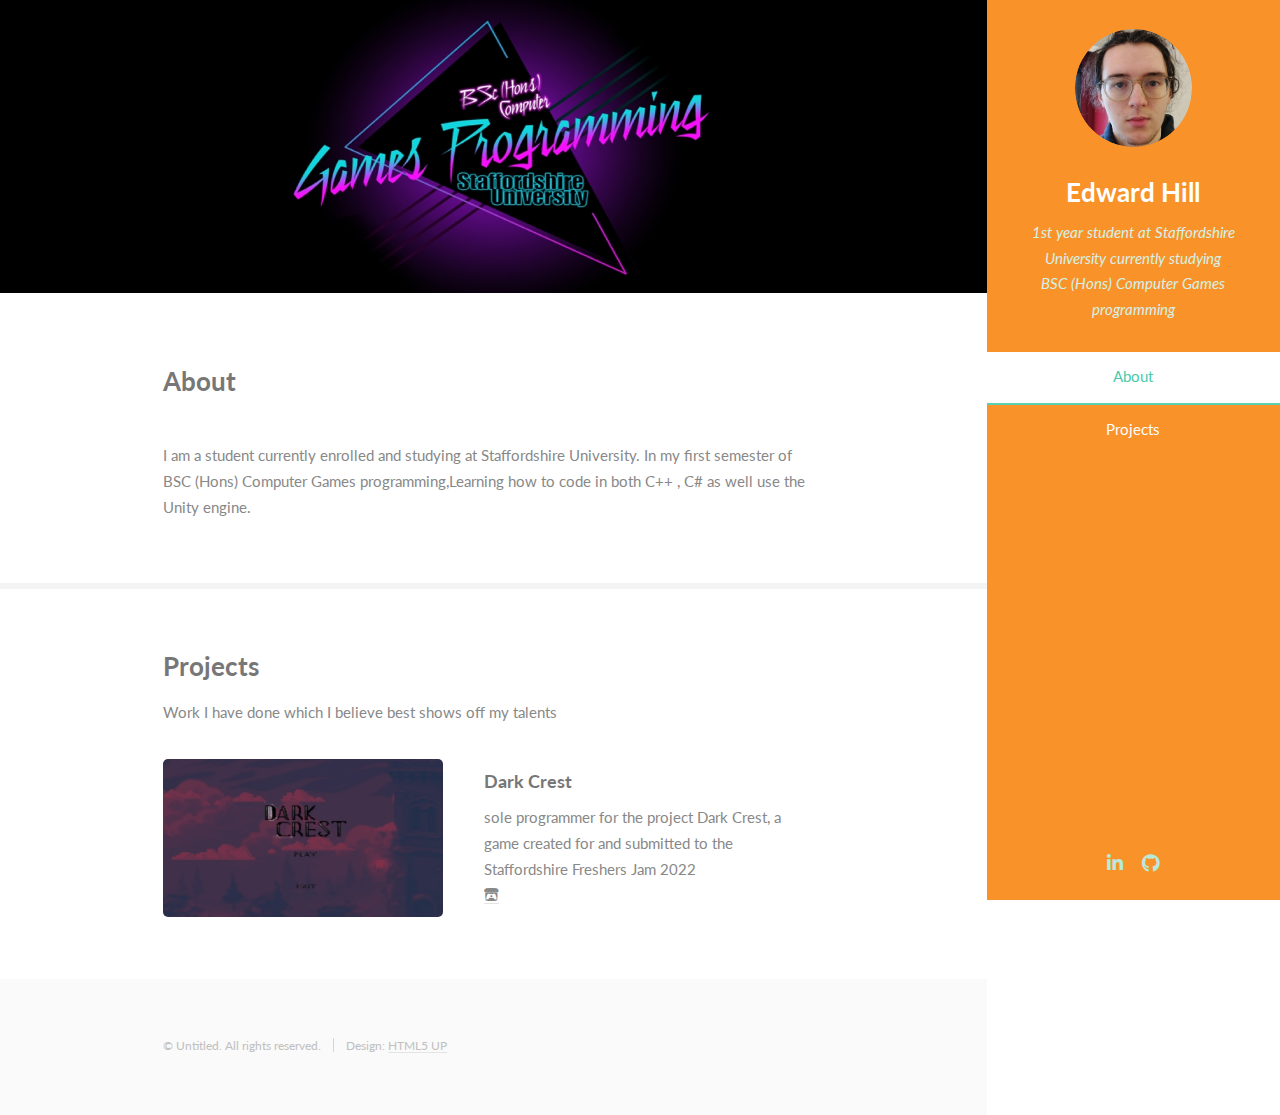
==== index.html @ b31edc11 "Update index.html" ====
<!DOCTYPE HTML>
<!--
	Read Only by HTML5 UP
	html5up.net | @ajlkn
	Free for personal and commercial use under the CCA 3.0 license (html5up.net/license)
-->
<html>
	<head>
		<title>Edward J Hill</title>
		<meta charset="utf-8" />
		<meta name="viewport" content="width=device-width, initial-scale=1, user-scalable=no" />
		<link rel="stylesheet" href="assets/css/main.css" />
	</head>
	<body class="is-preload">

		<!-- Header -->
			<section id="header">
				<header>
					<span class="image avatar"><img src="images/avatar.jpg" alt="" /></span>
					<h1 id="logo"><a href="#">Edward Hill</a></h1>
					<p>1st year student at Staffordshire<br />
					University currently studying<br /> 
					BSC (Hons) Computer Games programming</p>
					
				</header>
				<nav id="nav">
					<ul>
						<li><a href="#one" class="active">About</a></li>
						<!--
	<li><a href="#two">Things I Can Do</a></li>
		-->
						<li><a href="#three">Projects</a></li>
						<!--
	<li><a href="#four">Contact</a></li>
		-->
					</ul>
				</nav>
				<footer>
					<ul class="icons">
						<li><a href="https://www.linkedin.com/in/edward-hill-3aba8b255/" class="icon brands fa-linkedin-in"><span class="label">LinkedIn</span></a></li>
						<!-- <li><a href="https://twitter.com/EdwardHIll00" class="icon brands fa-twitter"><span class="label">Twitter</span></a></li> -->
						<li><a href="https://github.com/h013967m" class="icon brands fa-github"><span class="label">Github</span></a></li>

					</ul>
				</footer>
			</section>

		<!-- Wrapper -->
			<div id="wrapper">

				<!-- Main -->
					<div id="main">

						<!-- One -->
							<section id="one">
								<div class="image main" data-position="center">
									<img src="images/banner.jpg" alt="" />
								</div>
								<div class="container">
									<header class="major">
										<h2></h2>
										<p>About
										</p>
									</header>
									<p>I am a student currently enrolled and studying at Staffordshire University. In my first semester of BSC (Hons) Computer Games programming,Learning how to code in both C++ , C# as well use the Unity engine.</p>
								</div>
							</section>

						<!-- Two 
							<section id="two">
								<div class="container">
									<h3>Things I aCan Do</h3>
									<p>Integer eu ante ornare amet commetus vestibulum blandit integer in curae ac faucibus integer non. Adipiscing cubilia elementum integer lorem ipsum dolor sit amet.</p>
									<ul class="feature-icons">
										<li class="icon solid fa-code">Write all the code</li>
										<li class="icon solid fa-cubes">Stack small boxes</li>
										<li class="icon solid fa-book">Read books and stuff</li>
										<li class="icon solid fa-coffee">Drink much coffee</li>
										<li class="icon solid fa-bolt">Lightning bolt</li>
										<li class="icon solid fa-users">Shadow clone technique</li>
									</ul>
								</div>
							</section>
								-->
						<!-- Three -->
							<section id="three">
								<div class="container">
									<h3>Projects</h3>
									<p>Work I have done which I believe best shows off my talents</p>
									<div class="features">
										<article>
											<a href="#" class="image"><img src="images/pic01.jpg" alt="" /></a>
											<div class="inner">
												<h4>Dark Crest</h4>
												<p>
													sole programmer for the project Dark Crest, a game created for and submitted to the Staffordshire Freshers Jam 2022<br />
													<a href="https://itch.io/jam/freshers-jam-2022/rate/1725146" class="fab fa-itch-io"><span class="label"></span></a>
												</p>
											</div>
										</article>
										<!--
	<article>
		<a href="#" class="image"><img src="images/pic02.jpg" alt="" /></a>
		<div class="inner">
			<h4>Terraformed a small moon</h4>
			<p>Integer eu ante ornare amet commetus vestibulum blandit integer in curae ac faucibus integer adipiscing ornare amet.</p>
		</div>
	</article>
	<article>
		<a href="#" class="image"><img src="images/pic03.jpg" alt="" /></a>
		<div class="inner">
			<h4>Snapped dark matter in the wild</h4>
			<p>Integer eu ante ornare amet commetus vestibulum blandit integer in curae ac faucibus integer adipiscing ornare amet.</p>
		</div>
	</article>
		-->
									</div>
								</div>
							</section>

						<!-- Four 
							<section id="four">
								<div class="container">
									<h3>Contact Me  please</h3>
									<p>Integer eu ante ornare amet commetus vestibulum blandit integer in curae ac faucibus integer non. Adipiscing cubilia elementum integer. Integer eu ante ornare amet commetus.</p>
									<form method="post" action="#">
										<div class="row gtr-uniform">
											<div class="col-6 col-12-xsmall"><input type="text" name="name" id="name" placeholder="Name" /></div>
											<div class="col-6 col-12-xsmall"><input type="email" name="email" id="email" placeholder="Email" /></div>
											<div class="col-12"><input type="text" name="subject" id="subject" placeholder="Subject" /></div>
											<div class="col-12"><textarea name="message" id="message" placeholder="Message" rows="6"></textarea></div>
											<div class="col-12">
												<ul class="actions">
													<li><input type="submit" class="primary" value="Send Message" /></li>
													<li><input type="reset" value="Reset Form" /></li>
												</ul>
											</div>
										</div>
									</form>
								</div>
							</section>
						-->


						<!-- Five -->
						<!--
							<section id="five">
								<div class="container">
									<h3>Elements</h3>

									<section>
										<h4>Text</h4>
										<p>This is <b>bold</b> and this is <strong>strong</strong>. This is <i>italic</i> and this is <em>emphasized</em>.
										This is <sup>superscript</sup> text and this is <sub>subscript</sub> text.
										This is <u>underlined</u> and this is code: <code>for (;;) { ... }</code>. Finally, <a href="#">this is a link</a>.</p>
										<hr />
										<header>
											<h4>Heading with a Subtitle</h4>
											<p>Lorem ipsum dolor sit amet nullam id egestas urna aliquam</p>
										</header>
										<p>Nunc lacinia ante nunc ac lobortis. Interdum adipiscing gravida odio porttitor sem non mi integer non faucibus ornare mi ut ante amet placerat aliquet. Volutpat eu sed ante lacinia sapien lorem accumsan varius montes viverra nibh in adipiscing blandit tempus accumsan.</p>
										<header>
											<h5>Heading with a Subtitle</h5>
											<p>Lorem ipsum dolor sit amet nullam id egestas urna aliquam</p>
										</header>
										<p>Nunc lacinia ante nunc ac lobortis. Interdum adipiscing gravida odio porttitor sem non mi integer non faucibus ornare mi ut ante amet placerat aliquet. Volutpat eu sed ante lacinia sapien lorem accumsan varius montes viverra nibh in adipiscing blandit tempus accumsan.</p>
										<hr />
										<h2>Heading Level 2</h2>
										<h3>Heading Level 3</h3>
										<h4>Heading Level 4</h4>
										<h5>Heading Level 5</h5>
										<h6>Heading Level 6</h6>
										<hr />
										<h5>Blockquote</h5>
										<blockquote>Fringilla nisl. Donec accumsan interdum nisi, quis tincidunt felis sagittis eget tempus euismod. Vestibulum ante ipsum primis in faucibus vestibulum. Blandit adipiscing eu felis iaculis volutpat ac adipiscing accumsan faucibus. Vestibulum ante ipsum primis in faucibus lorem ipsum dolor sit amet nullam adipiscing eu felis.</blockquote>
										<h5>Preformatted</h5>
										<pre><code>i = 0;

while (!deck.isInOrder()) {
    print 'Iteration ' + i;
    deck.shuffle();
    i++;
}

print 'It took ' + i + ' iterations to sort the deck.';</code></pre>
									</section>

									<section>
										<h4>Lists</h4>
										<div class="row">
											<div class="col-6 col-12-xsmall">
												<h5>Unordered</h5>
												<ul>
													<li>Dolor pulvinar etiam magna etiam.</li>
													<li>Sagittis adipiscing lorem eleifend.</li>
													<li>Felis enim feugiat dolore viverra.</li>
												</ul>
												<h5>Alternate</h5>
												<ul class="alt">
													<li>Dolor pulvinar etiam magna etiam.</li>
													<li>Sagittis adipiscing lorem eleifend.</li>
													<li>Felis enim feugiat dolore viverra.</li>
												</ul>
											</div>
											<div class="col-6 col-12-xsmall">
												<h5>Ordered</h5>
												<ol>
													<li>Dolor pulvinar etiam magna etiam.</li>
													<li>Etiam vel felis at lorem sed viverra.</li>
													<li>Felis enim feugiat dolore viverra.</li>
													<li>Dolor pulvinar etiam magna etiam.</li>
													<li>Etiam vel felis at lorem sed viverra.</li>
													<li>Felis enim feugiat dolore viverra.</li>
												</ol>
												<h5>Icons</h5>
												<ul class="icons">
													<li><a href="#" class="icon brands fa-twitter"><span class="label">Twitter</span></a></li>
													<li><a href="#" class="icon brands fa-facebook-f"><span class="label">Facebook</span></a></li>
													<li><a href="#" class="icon brands fa-instagram"><span class="label">Instagram</span></a></li>
													<li><a href="#" class="icon brands fa-github"><span class="label">Github</span></a></li>
													<li><a href="#" class="icon brands fa-dribbble"><span class="label">Dribbble</span></a></li>
													<li><a href="#" class="icon brands fa-tumblr"><span class="label">Tumblr</span></a></li>
												</ul>
											</div>
										</div>
										<h5>Actions</h5>
										<ul class="actions">
											<li><a href="#" class="button primary">Default</a></li>
											<li><a href="#" class="button">Default</a></li>
											<li><a href="#" class="button alt">Default</a></li>
										</ul>
										<ul class="actions small">
											<li><a href="#" class="button primary small">Small</a></li>
											<li><a href="#" class="button small">Small</a></li>
											<li><a href="#" class="button alt small">Small</a></li>
										</ul>
										<div class="row">
											<div class="col-3 col-6-medium col-12-xsmall">
												<ul class="actions stacked">
													<li><a href="#" class="button primary">Default</a></li>
													<li><a href="#" class="button">Default</a></li>
													<li><a href="#" class="button alt">Default</a></li>
												</ul>
											</div>
											<div class="col-3 col-6 col-12-xsmall">
												<ul class="actions stacked">
													<li><a href="#" class="button primary small">Small</a></li>
													<li><a href="#" class="button small">Small</a></li>
													<li><a href="#" class="button alt small">Small</a></li>
												</ul>
											</div>
											<div class="col-3 col-6-medium col-12-xsmall">
												<ul class="actions stacked">
													<li><a href="#" class="button primary fit">Default</a></li>
													<li><a href="#" class="button fit">Default</a></li>
													<li><a href="#" class="button alt fit">Default</a></li>
												</ul>
											</div>
											<div class="col-3 col-6-medium col-12-xsmall">
												<ul class="actions stacked">
													<li><a href="#" class="button primary small fit">Small</a></li>
													<li><a href="#" class="button small fit">Small</a></li>
													<li><a href="#" class="button alt small fit">Small</a></li>
												</ul>
											</div>
										</div>
									</section>

									<section>
										<h4>Table</h4>
										<h5>Default</h5>
										<div class="table-wrapper">
											<table>
												<thead>
													<tr>
														<th>Name</th>
														<th>Description</th>
														<th>Price</th>
													</tr>
												</thead>
												<tbody>
													<tr>
														<td>Item One</td>
														<td>Ante turpis integer aliquet porttitor.</td>
														<td>29.99</td>
													</tr>
													<tr>
														<td>Item Two</td>
														<td>Vis ac commodo adipiscing arcu aliquet.</td>
														<td>19.99</td>
													</tr>
													<tr>
														<td>Item Three</td>
														<td> Morbi faucibus arcu accumsan lorem.</td>
														<td>29.99</td>
													</tr>
													<tr>
														<td>Item Four</td>
														<td>Vitae integer tempus condimentum.</td>
														<td>19.99</td>
													</tr>
													<tr>
														<td>Item Five</td>
														<td>Ante turpis integer aliquet porttitor.</td>
														<td>29.99</td>
													</tr>
												</tbody>
												<tfoot>
													<tr>
														<td colspan="2"></td>
														<td>100.00</td>
													</tr>
												</tfoot>
											</table>
										</div>

										<h5>Alternate</h5>
										<div class="table-wrapper">
											<table class="alt">
												<thead>
													<tr>
														<th>Name</th>
														<th>Description</th>
														<th>Price</th>
													</tr>
												</thead>
												<tbody>
													<tr>
														<td>Item One</td>
														<td>Ante turpis integer aliquet porttitor.</td>
														<td>29.99</td>
													</tr>
													<tr>
														<td>Item Two</td>
														<td>Vis ac commodo adipiscing arcu aliquet.</td>
														<td>19.99</td>
													</tr>
													<tr>
														<td>Item Three</td>
														<td> Morbi faucibus arcu accumsan lorem.</td>
														<td>29.99</td>
													</tr>
													<tr>
														<td>Item Four</td>
														<td>Vitae integer tempus condimentum.</td>
														<td>19.99</td>
													</tr>
													<tr>
														<td>Item Five</td>
														<td>Ante turpis integer aliquet porttitor.</td>
														<td>29.99</td>
													</tr>
												</tbody>
												<tfoot>
													<tr>
														<td colspan="2"></td>
														<td>100.00</td>
													</tr>
												</tfoot>
											</table>
										</div>
									</section>

									<section>
										<h4>Buttons</h4>
										<ul class="actions">
											<li><a href="#" class="button primary">Primary</a></li>
											<li><a href="#" class="button">Default</a></li>
											<li><a href="#" class="button alt">Alternate</a></li>
										</ul>
										<ul class="actions">
											<li><a href="#" class="button primary large">Large</a></li>
											<li><a href="#" class="button">Default</a></li>
											<li><a href="#" class="button alt small">Small</a></li>
										</ul>
										<ul class="actions fit">
											<li><a href="#" class="button primary fit">Fit</a></li>
											<li><a href="#" class="button fit">Fit</a></li>
											<li><a href="#" class="button alt fit">Fit</a></li>
										</ul>
										<ul class="actions fit small">
											<li><a href="#" class="button primary fit small">Fit + Small</a></li>
											<li><a href="#" class="button fit small">Fit + Small</a></li>
											<li><a href="#" class="button alt fit small">Fit + Small</a></li>
										</ul>
										<ul class="actions">
											<li><a href="#" class="button primary icon solid fa-download">Icon</a></li>
											<li><a href="#" class="button icon solid fa-download">Icon</a></li>
											<li><a href="#" class="button alt icon solid fa-check">Icon</a></li>
										</ul>
										<ul class="actions">
											<li><span class="button primary disabled">Primary</span></li>
											<li><span class="button disabled">Default</span></li>
											<li><span class="button alt disabled">Alternate</span></li>
										</ul>
									</section>

									<section>
										<h4>Form</h4>
										<form method="post" action="#">
											<div class="row gtr-uniform">
												<div class="col-6 col-12-xsmall">
													<input type="text" name="demo-name" id="demo-name" value="" placeholder="Name" />
												</div>
												<div class="col-6 col-12-xsmall">
													<input type="email" name="demo-email" id="demo-email" value="" placeholder="Email" />
												</div>
												<div class="col-12">
													<select name="demo-category" id="demo-category">
														<option value="">- Category -</option>
														<option value="1">Manufacturing</option>
														<option value="1">Shipping</option>
														<option value="1">Administration</option>
														<option value="1">Human Resources</option>
													</select>
												</div>
												<div class="col-4 col-12-medium">
													<input type="radio" id="demo-priority-low" name="demo-priority" checked>
													<label for="demo-priority-low">Low Priority</label>
												</div>
												<div class="col-4 col-12-medium">
													<input type="radio" id="demo-priority-normal" name="demo-priority">
													<label for="demo-priority-normal">Normal Priority</label>
												</div>
												<div class="col-4 col-12-medium">
													<input type="radio" id="demo-priority-high" name="demo-priority">
													<label for="demo-priority-high">High Priority</label>
												</div>
												<div class="col-6 col-12-medium">
													<input type="checkbox" id="demo-copy" name="demo-copy">
													<label for="demo-copy">Email me a copy of this message</label>
												</div>
												<div class="col-6 col-12-medium">
													<input type="checkbox" id="demo-human" name="demo-human" checked>
													<label for="demo-human">I am a human and not a robot</label>
												</div>
												<div class="col-12">
													<textarea name="demo-message" id="demo-message" placeholder="Enter your message" rows="6"></textarea>
												</div>
												<div class="col-12">
													<ul class="actions">
														<li><input type="submit" value="Send Message" /></li>
														<li><input type="reset" value="Reset" class="alt" /></li>
													</ul>
												</div>
											</div>
										</form>
									</section>

									<section>
										<h4>Image</h4>
										<h5>Fit</h5>
										<span class="image fit"><img src="images/banner.jpg" alt="" /></span>
										<div class="box alt">
											<div class="row gtr-50 gtr-uniform">
												<div class="col-4"><span class="image fit"><img src="images/pic01.jpg" alt="" /></span></div>
												<div class="col-4"><span class="image fit"><img src="images/pic02.jpg" alt="" /></span></div>
												<div class="col-4"><span class="image fit"><img src="images/pic03.jpg" alt="" /></span></div>
												<div class="col-4"><span class="image fit"><img src="images/pic02.jpg" alt="" /></span></div>
												<div class="col-4"><span class="image fit"><img src="images/pic03.jpg" alt="" /></span></div>
												<div class="col-4"><span class="image fit"><img src="images/pic01.jpg" alt="" /></span></div>
												<div class="col-4"><span class="image fit"><img src="images/pic03.jpg" alt="" /></span></div>
												<div class="col-4"><span class="image fit"><img src="images/pic01.jpg" alt="" /></span></div>
												<div class="col-4"><span class="image fit"><img src="images/pic02.jpg" alt="" /></span></div>
											</div>
										</div>
										<h5>Left &amp; Right</h5>
										<p><span class="image left"><img src="images/avatar.jpg" alt="" /></span>Fringilla nisl. Donec accumsan interdum nisi, quis tincidunt felis sagittis eget. tempus euismod. Vestibulum ante ipsum primis in faucibus vestibulum. Blandit adipiscing eu felis iaculis volutpat ac adipiscing accumsan eu faucibus. Integer ac pellentesque praesent tincidunt felis sagittis eget. tempus euismod. Vestibulum ante ipsum primis in faucibus vestibulum. Blandit adipiscing eu felis iaculis volutpat ac adipiscing accumsan eu faucibus. Integer ac pellentesque praesent. Donec accumsan interdum nisi, quis tincidunt felis sagittis eget. tempus euismod. Vestibulum ante ipsum primis in faucibus vestibulum. Blandit adipiscing eu felis iaculis volutpat ac adipiscing accumsan eu faucibus. Integer ac pellentesque praesent tincidunt felis sagittis eget. tempus euismod. Vestibulum ante ipsum primis in faucibus vestibulum. Blandit adipiscing eu felis iaculis volutpat ac adipiscing accumsan eu faucibus. Integer ac pellentesque praesent.</p>
										<p><span class="image right"><img src="images/avatar.jpg" alt="" /></span>Fringilla nisl. Donec accumsan interdum nisi, quis tincidunt felis sagittis eget. tempus euismod. Vestibulum ante ipsum primis in faucibus vestibulum. Blandit adipiscing eu felis iaculis volutpat ac adipiscing accumsan eu faucibus. Integer ac pellentesque praesent tincidunt felis sagittis eget. tempus euismod. Vestibulum ante ipsum primis in faucibus vestibulum. Blandit adipiscing eu felis iaculis volutpat ac adipiscing accumsan eu faucibus. Integer ac pellentesque praesent. Donec accumsan interdum nisi, quis tincidunt felis sagittis eget. tempus euismod. Vestibulum ante ipsum primis in faucibus vestibulum. Blandit adipiscing eu felis iaculis volutpat ac adipiscing accumsan eu faucibus. Integer ac pellentesque praesent tincidunt felis sagittis eget. tempus euismod. Vestibulum ante ipsum primis in faucibus vestibulum. Blandit adipiscing eu felis iaculis volutpat ac adipiscing accumsan eu faucibus. Integer ac pellentesque praesent.</p>
									</section>

								</div>
							</section>
						-->

					</div>

				<!-- Footer -->
					<section id="footer">
						<div class="container">
							<ul class="copyright">
								<li>&copy; Untitled. All rights reserved.</li><li>Design: <a href="http://html5up.net">HTML5 UP</a></li>
							</ul>
						</div>
					</section>

			</div>

		<!-- Scripts -->
			<script src="assets/js/jquery.min.js"></script>
			<script src="assets/js/jquery.scrollex.min.js"></script>
			<script src="assets/js/jquery.scrolly.min.js"></script>
			<script src="assets/js/browser.min.js"></script>
			<script src="assets/js/breakpoints.min.js"></script>
			<script src="assets/js/util.js"></script>
			<script src="assets/js/main.js"></script>

	</body>
</html>
---- assets/css/main.css ----
@import url("fontawesome-all.min.css");
@import url("https://fonts.googleapis.com/css?family=Lato:400,400italic,700,700italic|Source+Code+Pro:400");

/*
	Read Only by HTML5 UP
	html5up.net | @ajlkn
	Free for personal and commercial use under the CCA 3.0 license (html5up.net/license)
*/

html, body, div, span, applet, object,
iframe, h1, h2, h3, h4, h5, h6, p, blockquote,
pre, a, abbr, acronym, address, big, cite,
code, del, dfn, em, img, ins, kbd, q, s, samp,
small, strike, strong, sub, sup, tt, var, b,
u, i, center, dl, dt, dd, ol, ul, li, fieldset,
form, label, legend, table, caption, tbody,
tfoot, thead, tr, th, td, article, aside,
canvas, details, embed, figure, figcaption,
footer, header, hgroup, menu, nav, output, ruby,
section, summary, time, mark, audio, video {
	margin: 0;
	padding: 0;
	border: 0;
	font-size: 100%;
	font: inherit;
	vertical-align: baseline;}

article, aside, details, figcaption, figure,
footer, header, hgroup, menu, nav, section {
	display: block;}

body {
	line-height: 1;
}

ol, ul {
	list-style: none;
}

blockquote, q {
	quotes: none;
}

	blockquote:before, blockquote:after, q:before, q:after {
		content: '';
		content: none;
	}

table {
	border-collapse: collapse;
	border-spacing: 0;
}

body {
	-webkit-text-size-adjust: none;
}

mark {
	background-color: transparent;
	color: inherit;
}

input::-moz-focus-inner {
	border: 0;
	padding: 0;
}

input, select, textarea {
	-moz-appearance: none;
	-webkit-appearance: none;
	-ms-appearance: none;
	appearance: none;
}

/* Basic */

	html {
		box-sizing: border-box;
	}

	*, *:before, *:after {
		box-sizing: inherit;
	}

	body {
		background: #fff;
	}

		body.is-preload *, body.is-preload *:before, body.is-preload *:after {
			-moz-animation: none !important;
			-webkit-animation: none !important;
			-ms-animation: none !important;
			animation: none !important;
			-moz-transition: none !important;
			-webkit-transition: none !important;
			-ms-transition: none !important;
			transition: none !important;
		}

	body, input, select, textarea {
		color: #888;
		font-family: "Lato", sans-serif;
		font-size: 16pt;
		font-weight: 400;
		line-height: 1.75em;
	}

	a {
		-moz-transition: color 0.2s ease-in-out, border-color 0.2s ease-in-out;
		-webkit-transition: color 0.2s ease-in-out, border-color 0.2s ease-in-out;
		-ms-transition: color 0.2s ease-in-out, border-color 0.2s ease-in-out;
		transition: color 0.2s ease-in-out, border-color 0.2s ease-in-out;
		border-bottom: solid 1px #e4e4e4;
		color: inherit;
		text-decoration: none;
	}

		a:hover {
			border-bottom-color: transparent;
			color: #4acaa8 !important;
		}

	strong, b {
		color: #777;
		font-weight: 700;
	}

	em, i {
		font-style: italic;
	}

	p {
		margin: 0 0 2.25em 0;
	}

	h1, h2, h3, h4, h5, h6 {
		color: #777;
		font-weight: 700;
		line-height: 1em;
		margin: 0 0 0.5625em 0;
	}

		h1 a, h2 a, h3 a, h4 a, h5 a, h6 a {
			border: 0;
			color: inherit;
			text-decoration: none;
		}

	h2 {
		font-size: 2em;
		line-height: 1.5em;
	}

	h3 {
		font-size: 1.75em;
		line-height: 1.5em;
	}

	h4 {
		font-size: 1.25em;
		line-height: 1.5em;
	}

	h5 {
		font-size: 0.9em;
		line-height: 1.5em;
	}

	h6 {
		font-size: 0.7em;
		line-height: 1.5em;
	}

	sub {
		font-size: 0.8em;
		position: relative;
		top: 0.5em;
	}

	sup {
		font-size: 0.8em;
		position: relative;
		top: -0.5em;
	}

	hr {
		border: 0;
		border-bottom: solid 2px #f4f4f4;
		margin: 2.25em 0;
	}

		hr.major {
			margin: 3.375em 0;
		}

	blockquote {
		border-left: solid 8px #e4e4e4;
		font-style: italic;
		margin: 0 0 2.25em 0;
		padding: 0.5em 0 0.5em 2em;
	}

	code {
		background: #555;
		border-radius: 5px;
		color: #fff;
		font-family: "Source Code Pro", monospace;
		font-size: 0.9em;
		margin: 0 0.25em;
		padding: 0.25em 0.65em;
	}

	pre {
		font-family: "Source Code Pro", monospace;
		font-size: 0.9em;
		margin: 0 0 2.25em 0;
	}

		pre code {
			-webkit-overflow-scrolling: touch;
			display: block;
			line-height: 1.5em;
			overflow-x: auto;
			padding: 1em 1.5em;
		}

	.align-left {
		text-align: left;
	}

	.align-center {
		text-align: center;
	}

	.align-right {
		text-align: right;
	}

/* Row */

	.row {
		display: flex;
		flex-wrap: wrap;
		box-sizing: border-box;
		align-items: stretch;
	}

		.row > * {
			box-sizing: border-box;
		}

		.row.gtr-uniform > * > :last-child {
			margin-bottom: 0;
		}

		.row.aln-left {
			justify-content: flex-start;
		}

		.row.aln-center {
			justify-content: center;
		}

		.row.aln-right {
			justify-content: flex-end;
		}

		.row.aln-top {
			align-items: flex-start;
		}

		.row.aln-middle {
			align-items: center;
		}

		.row.aln-bottom {
			align-items: flex-end;
		}

		.row > .imp {
			order: -1;
		}

		.row > .col-1 {
			width: 8.33333%;
		}

		.row > .off-1 {
			margin-left: 8.33333%;
		}

		.row > .col-2 {
			width: 16.66667%;
		}

		.row > .off-2 {
			margin-left: 16.66667%;
		}

		.row > .col-3 {
			width: 25%;
		}

		.row > .off-3 {
			margin-left: 25%;
		}

		.row > .col-4 {
			width: 33.33333%;
		}

		.row > .off-4 {
			margin-left: 33.33333%;
		}

		.row > .col-5 {
			width: 41.66667%;
		}

		.row > .off-5 {
			margin-left: 41.66667%;
		}

		.row > .col-6 {
			width: 50%;
		}

		.row > .off-6 {
			margin-left: 50%;
		}

		.row > .col-7 {
			width: 58.33333%;
		}

		.row > .off-7 {
			margin-left: 58.33333%;
		}

		.row > .col-8 {
			width: 66.66667%;
		}

		.row > .off-8 {
			margin-left: 66.66667%;
		}

		.row > .col-9 {
			width: 75%;
		}

		.row > .off-9 {
			margin-left: 75%;
		}

		.row > .col-10 {
			width: 83.33333%;
		}

		.row > .off-10 {
			margin-left: 83.33333%;
		}

		.row > .col-11 {
			width: 91.66667%;
		}

		.row > .off-11 {
			margin-left: 91.66667%;
		}

		.row > .col-12 {
			width: 100%;
		}

		.row > .off-12 {
			margin-left: 100%;
		}

		.row.gtr-0 {
			margin-top: 0;
			margin-left: 0em;
		}

			.row.gtr-0 > * {
				padding: 0 0 0 0em;
			}

			.row.gtr-0.gtr-uniform {
				margin-top: 0em;
			}

				.row.gtr-0.gtr-uniform > * {
					padding-top: 0em;
				}

		.row.gtr-25 {
			margin-top: 0;
			margin-left: -0.5em;
		}

			.row.gtr-25 > * {
				padding: 0 0 0 0.5em;
			}

			.row.gtr-25.gtr-uniform {
				margin-top: -0.5em;
			}

				.row.gtr-25.gtr-uniform > * {
					padding-top: 0.5em;
				}

		.row.gtr-50 {
			margin-top: 0;
			margin-left: -1em;
		}

			.row.gtr-50 > * {
				padding: 0 0 0 1em;
			}

			.row.gtr-50.gtr-uniform {
				margin-top: -1em;
			}

				.row.gtr-50.gtr-uniform > * {
					padding-top: 1em;
				}

		.row {
			margin-top: 0;
			margin-left: -2em;
		}

			.row > * {
				padding: 0 0 0 2em;
			}

			.row.gtr-uniform {
				margin-top: -2em;
			}

				.row.gtr-uniform > * {
					padding-top: 2em;
				}

		.row.gtr-150 {
			margin-top: 0;
			margin-left: -3em;
		}

			.row.gtr-150 > * {
				padding: 0 0 0 3em;
			}

			.row.gtr-150.gtr-uniform {
				margin-top: -3em;
			}

				.row.gtr-150.gtr-uniform > * {
					padding-top: 3em;
				}

		.row.gtr-200 {
			margin-top: 0;
			margin-left: -4em;
		}

			.row.gtr-200 > * {
				padding: 0 0 0 4em;
			}

			.row.gtr-200.gtr-uniform {
				margin-top: -4em;
			}

				.row.gtr-200.gtr-uniform > * {
					padding-top: 4em;
				}

		@media screen and (max-width: 1680px) {

			.row {
				display: flex;
				flex-wrap: wrap;
				box-sizing: border-box;
				align-items: stretch;
			}

				.row > * {
					box-sizing: border-box;
				}

				.row.gtr-uniform > * > :last-child {
					margin-bottom: 0;
				}

				.row.aln-left {
					justify-content: flex-start;
				}

				.row.aln-center {
					justify-content: center;
				}

				.row.aln-right {
					justify-content: flex-end;
				}

				.row.aln-top {
					align-items: flex-start;
				}

				.row.aln-middle {
					align-items: center;
				}

				.row.aln-bottom {
					align-items: flex-end;
				}

				.row > .imp-xlarge {
					order: -1;
				}

				.row > .col-1-xlarge {
					width: 8.33333%;
				}

				.row > .off-1-xlarge {
					margin-left: 8.33333%;
				}

				.row > .col-2-xlarge {
					width: 16.66667%;
				}

				.row > .off-2-xlarge {
					margin-left: 16.66667%;
				}

				.row > .col-3-xlarge {
					width: 25%;
				}

				.row > .off-3-xlarge {
					margin-left: 25%;
				}

				.row > .col-4-xlarge {
					width: 33.33333%;
				}

				.row > .off-4-xlarge {
					margin-left: 33.33333%;
				}

				.row > .col-5-xlarge {
					width: 41.66667%;
				}

				.row > .off-5-xlarge {
					margin-left: 41.66667%;
				}

				.row > .col-6-xlarge {
					width: 50%;
				}

				.row > .off-6-xlarge {
					margin-left: 50%;
				}

				.row > .col-7-xlarge {
					width: 58.33333%;
				}

				.row > .off-7-xlarge {
					margin-left: 58.33333%;
				}

				.row > .col-8-xlarge {
					width: 66.66667%;
				}

				.row > .off-8-xlarge {
					margin-left: 66.66667%;
				}

				.row > .col-9-xlarge {
					width: 75%;
				}

				.row > .off-9-xlarge {
					margin-left: 75%;
				}

				.row > .col-10-xlarge {
					width: 83.33333%;
				}

				.row > .off-10-xlarge {
					margin-left: 83.33333%;
				}

				.row > .col-11-xlarge {
					width: 91.66667%;
				}

				.row > .off-11-xlarge {
					margin-left: 91.66667%;
				}

				.row > .col-12-xlarge {
					width: 100%;
				}

				.row > .off-12-xlarge {
					margin-left: 100%;
				}

				.row.gtr-0 {
					margin-top: 0;
					margin-left: 0em;
				}

					.row.gtr-0 > * {
						padding: 0 0 0 0em;
					}

					.row.gtr-0.gtr-uniform {
						margin-top: 0em;
					}

						.row.gtr-0.gtr-uniform > * {
							padding-top: 0em;
						}

				.row.gtr-25 {
					margin-top: 0;
					margin-left: -0.5em;
				}

					.row.gtr-25 > * {
						padding: 0 0 0 0.5em;
					}

					.row.gtr-25.gtr-uniform {
						margin-top: -0.5em;
					}

						.row.gtr-25.gtr-uniform > * {
							padding-top: 0.5em;
						}

				.row.gtr-50 {
					margin-top: 0;
					margin-left: -1em;
				}

					.row.gtr-50 > * {
						padding: 0 0 0 1em;
					}

					.row.gtr-50.gtr-uniform {
						margin-top: -1em;
					}

						.row.gtr-50.gtr-uniform > * {
							padding-top: 1em;
						}

				.row {
					margin-top: 0;
					margin-left: -2em;
				}

					.row > * {
						padding: 0 0 0 2em;
					}

					.row.gtr-uniform {
						margin-top: -2em;
					}

						.row.gtr-uniform > * {
							padding-top: 2em;
						}

				.row.gtr-150 {
					margin-top: 0;
					margin-left: -3em;
				}

					.row.gtr-150 > * {
						padding: 0 0 0 3em;
					}

					.row.gtr-150.gtr-uniform {
						margin-top: -3em;
					}

						.row.gtr-150.gtr-uniform > * {
							padding-top: 3em;
						}

				.row.gtr-200 {
					margin-top: 0;
					margin-left: -4em;
				}

					.row.gtr-200 > * {
						padding: 0 0 0 4em;
					}

					.row.gtr-200.gtr-uniform {
						margin-top: -4em;
					}

						.row.gtr-200.gtr-uniform > * {
							padding-top: 4em;
						}

		}

		@media screen and (max-width: 1280px) {

			.row {
				display: flex;
				flex-wrap: wrap;
				box-sizing: border-box;
				align-items: stretch;
			}

				.row > * {
					box-sizing: border-box;
				}

				.row.gtr-uniform > * > :last-child {
					margin-bottom: 0;
				}

				.row.aln-left {
					justify-content: flex-start;
				}

				.row.aln-center {
					justify-content: center;
				}

				.row.aln-right {
					justify-content: flex-end;
				}

				.row.aln-top {
					align-items: flex-start;
				}

				.row.aln-middle {
					align-items: center;
				}

				.row.aln-bottom {
					align-items: flex-end;
				}

				.row > .imp-large {
					order: -1;
				}

				.row > .col-1-large {
					width: 8.33333%;
				}

				.row > .off-1-large {
					margin-left: 8.33333%;
				}

				.row > .col-2-large {
					width: 16.66667%;
				}

				.row > .off-2-large {
					margin-left: 16.66667%;
				}

				.row > .col-3-large {
					width: 25%;
				}

				.row > .off-3-large {
					margin-left: 25%;
				}

				.row > .col-4-large {
					width: 33.33333%;
				}

				.row > .off-4-large {
					margin-left: 33.33333%;
				}

				.row > .col-5-large {
					width: 41.66667%;
				}

				.row > .off-5-large {
					margin-left: 41.66667%;
				}

				.row > .col-6-large {
					width: 50%;
				}

				.row > .off-6-large {
					margin-left: 50%;
				}

				.row > .col-7-large {
					width: 58.33333%;
				}

				.row > .off-7-large {
					margin-left: 58.33333%;
				}

				.row > .col-8-large {
					width: 66.66667%;
				}

				.row > .off-8-large {
					margin-left: 66.66667%;
				}

				.row > .col-9-large {
					width: 75%;
				}

				.row > .off-9-large {
					margin-left: 75%;
				}

				.row > .col-10-large {
					width: 83.33333%;
				}

				.row > .off-10-large {
					margin-left: 83.33333%;
				}

				.row > .col-11-large {
					width: 91.66667%;
				}

				.row > .off-11-large {
					margin-left: 91.66667%;
				}

				.row > .col-12-large {
					width: 100%;
				}

				.row > .off-12-large {
					margin-left: 100%;
				}

				.row.gtr-0 {
					margin-top: 0;
					margin-left: 0em;
				}

					.row.gtr-0 > * {
						padding: 0 0 0 0em;
					}

					.row.gtr-0.gtr-uniform {
						margin-top: 0em;
					}

						.row.gtr-0.gtr-uniform > * {
							padding-top: 0em;
						}

				.row.gtr-25 {
					margin-top: 0;
					margin-left: -0.375em;
				}

					.row.gtr-25 > * {
						padding: 0 0 0 0.375em;
					}

					.row.gtr-25.gtr-uniform {
						margin-top: -0.375em;
					}

						.row.gtr-25.gtr-uniform > * {
							padding-top: 0.375em;
						}

				.row.gtr-50 {
					margin-top: 0;
					margin-left: -0.75em;
				}

					.row.gtr-50 > * {
						padding: 0 0 0 0.75em;
					}

					.row.gtr-50.gtr-uniform {
						margin-top: -0.75em;
					}

						.row.gtr-50.gtr-uniform > * {
							padding-top: 0.75em;
						}

				.row {
					margin-top: 0;
					margin-left: -1.5em;
				}

					.row > * {
						padding: 0 0 0 1.5em;
					}

					.row.gtr-uniform {
						margin-top: -1.5em;
					}

						.row.gtr-uniform > * {
							padding-top: 1.5em;
						}

				.row.gtr-150 {
					margin-top: 0;
					margin-left: -2.25em;
				}

					.row.gtr-150 > * {
						padding: 0 0 0 2.25em;
					}

					.row.gtr-150.gtr-uniform {
						margin-top: -2.25em;
					}

						.row.gtr-150.gtr-uniform > * {
							padding-top: 2.25em;
						}

				.row.gtr-200 {
					margin-top: 0;
					margin-left: -3em;
				}

					.row.gtr-200 > * {
						padding: 0 0 0 3em;
					}

					.row.gtr-200.gtr-uniform {
						margin-top: -3em;
					}

						.row.gtr-200.gtr-uniform > * {
							padding-top: 3em;
						}

		}

		@media screen and (max-width: 1024px) {

			.row {
				display: flex;
				flex-wrap: wrap;
				box-sizing: border-box;
				align-items: stretch;
			}

				.row > * {
					box-sizing: border-box;
				}

				.row.gtr-uniform > * > :last-child {
					margin-bottom: 0;
				}

				.row.aln-left {
					justify-content: flex-start;
				}

				.row.aln-center {
					justify-content: center;
				}

				.row.aln-right {
					justify-content: flex-end;
				}

				.row.aln-top {
					align-items: flex-start;
				}

				.row.aln-middle {
					align-items: center;
				}

				.row.aln-bottom {
					align-items: flex-end;
				}

				.row > .imp-medium {
					order: -1;
				}

				.row > .col-1-medium {
					width: 8.33333%;
				}

				.row > .off-1-medium {
					margin-left: 8.33333%;
				}

				.row > .col-2-medium {
					width: 16.66667%;
				}

				.row > .off-2-medium {
					margin-left: 16.66667%;
				}

				.row > .col-3-medium {
					width: 25%;
				}

				.row > .off-3-medium {
					margin-left: 25%;
				}

				.row > .col-4-medium {
					width: 33.33333%;
				}

				.row > .off-4-medium {
					margin-left: 33.33333%;
				}

				.row > .col-5-medium {
					width: 41.66667%;
				}

				.row > .off-5-medium {
					margin-left: 41.66667%;
				}

				.row > .col-6-medium {
					width: 50%;
				}

				.row > .off-6-medium {
					margin-left: 50%;
				}

				.row > .col-7-medium {
					width: 58.33333%;
				}

				.row > .off-7-medium {
					margin-left: 58.33333%;
				}

				.row > .col-8-medium {
					width: 66.66667%;
				}

				.row > .off-8-medium {
					margin-left: 66.66667%;
				}

				.row > .col-9-medium {
					width: 75%;
				}

				.row > .off-9-medium {
					margin-left: 75%;
				}

				.row > .col-10-medium {
					width: 83.33333%;
				}

				.row > .off-10-medium {
					margin-left: 83.33333%;
				}

				.row > .col-11-medium {
					width: 91.66667%;
				}

				.row > .off-11-medium {
					margin-left: 91.66667%;
				}

				.row > .col-12-medium {
					width: 100%;
				}

				.row > .off-12-medium {
					margin-left: 100%;
				}

				.row.gtr-0 {
					margin-top: 0;
					margin-left: 0em;
				}

					.row.gtr-0 > * {
						padding: 0 0 0 0em;
					}

					.row.gtr-0.gtr-uniform {
						margin-top: 0em;
					}

						.row.gtr-0.gtr-uniform > * {
							padding-top: 0em;
						}

				.row.gtr-25 {
					margin-top: 0;
					margin-left: -0.375em;
				}

					.row.gtr-25 > * {
						padding: 0 0 0 0.375em;
					}

					.row.gtr-25.gtr-uniform {
						margin-top: -0.375em;
					}

						.row.gtr-25.gtr-uniform > * {
							padding-top: 0.375em;
						}

				.row.gtr-50 {
					margin-top: 0;
					margin-left: -0.75em;
				}

					.row.gtr-50 > * {
						padding: 0 0 0 0.75em;
					}

					.row.gtr-50.gtr-uniform {
						margin-top: -0.75em;
					}

						.row.gtr-50.gtr-uniform > * {
							padding-top: 0.75em;
						}

				.row {
					margin-top: 0;
					margin-left: -1.5em;
				}

					.row > * {
						padding: 0 0 0 1.5em;
					}

					.row.gtr-uniform {
						margin-top: -1.5em;
					}

						.row.gtr-uniform > * {
							padding-top: 1.5em;
						}

				.row.gtr-150 {
					margin-top: 0;
					margin-left: -2.25em;
				}

					.row.gtr-150 > * {
						padding: 0 0 0 2.25em;
					}

					.row.gtr-150.gtr-uniform {
						margin-top: -2.25em;
					}

						.row.gtr-150.gtr-uniform > * {
							padding-top: 2.25em;
						}

				.row.gtr-200 {
					margin-top: 0;
					margin-left: -3em;
				}

					.row.gtr-200 > * {
						padding: 0 0 0 3em;
					}

					.row.gtr-200.gtr-uniform {
						margin-top: -3em;
					}

						.row.gtr-200.gtr-uniform > * {
							padding-top: 3em;
						}

		}

		@media screen and (max-width: 736px) {

			.row {
				display: flex;
				flex-wrap: wrap;
				box-sizing: border-box;
				align-items: stretch;
			}

				.row > * {
					box-sizing: border-box;
				}

				.row.gtr-uniform > * > :last-child {
					margin-bottom: 0;
				}

				.row.aln-left {
					justify-content: flex-start;
				}

				.row.aln-center {
					justify-content: center;
				}

				.row.aln-right {
					justify-content: flex-end;
				}

				.row.aln-top {
					align-items: flex-start;
				}

				.row.aln-middle {
					align-items: center;
				}

				.row.aln-bottom {
					align-items: flex-end;
				}

				.row > .imp-small {
					order: -1;
				}

				.row > .col-1-small {
					width: 8.33333%;
				}

				.row > .off-1-small {
					margin-left: 8.33333%;
				}

				.row > .col-2-small {
					width: 16.66667%;
				}

				.row > .off-2-small {
					margin-left: 16.66667%;
				}

				.row > .col-3-small {
					width: 25%;
				}

				.row > .off-3-small {
					margin-left: 25%;
				}

				.row > .col-4-small {
					width: 33.33333%;
				}

				.row > .off-4-small {
					margin-left: 33.33333%;
				}

				.row > .col-5-small {
					width: 41.66667%;
				}

				.row > .off-5-small {
					margin-left: 41.66667%;
				}

				.row > .col-6-small {
					width: 50%;
				}

				.row > .off-6-small {
					margin-left: 50%;
				}

				.row > .col-7-small {
					width: 58.33333%;
				}

				.row > .off-7-small {
					margin-left: 58.33333%;
				}

				.row > .col-8-small {
					width: 66.66667%;
				}

				.row > .off-8-small {
					margin-left: 66.66667%;
				}

				.row > .col-9-small {
					width: 75%;
				}

				.row > .off-9-small {
					margin-left: 75%;
				}

				.row > .col-10-small {
					width: 83.33333%;
				}

				.row > .off-10-small {
					margin-left: 83.33333%;
				}

				.row > .col-11-small {
					width: 91.66667%;
				}

				.row > .off-11-small {
					margin-left: 91.66667%;
				}

				.row > .col-12-small {
					width: 100%;
				}

				.row > .off-12-small {
					margin-left: 100%;
				}

				.row.gtr-0 {
					margin-top: 0;
					margin-left: 0em;
				}

					.row.gtr-0 > * {
						padding: 0 0 0 0em;
					}

					.row.gtr-0.gtr-uniform {
						margin-top: 0em;
					}

						.row.gtr-0.gtr-uniform > * {
							padding-top: 0em;
						}

				.row.gtr-25 {
					margin-top: 0;
					margin-left: -0.3125em;
				}

					.row.gtr-25 > * {
						padding: 0 0 0 0.3125em;
					}

					.row.gtr-25.gtr-uniform {
						margin-top: -0.3125em;
					}

						.row.gtr-25.gtr-uniform > * {
							padding-top: 0.3125em;
						}

				.row.gtr-50 {
					margin-top: 0;
					margin-left: -0.625em;
				}

					.row.gtr-50 > * {
						padding: 0 0 0 0.625em;
					}

					.row.gtr-50.gtr-uniform {
						margin-top: -0.625em;
					}

						.row.gtr-50.gtr-uniform > * {
							padding-top: 0.625em;
						}

				.row {
					margin-top: 0;
					margin-left: -1.25em;
				}

					.row > * {
						padding: 0 0 0 1.25em;
					}

					.row.gtr-uniform {
						margin-top: -1.25em;
					}

						.row.gtr-uniform > * {
							padding-top: 1.25em;
						}

				.row.gtr-150 {
					margin-top: 0;
					margin-left: -1.875em;
				}

					.row.gtr-150 > * {
						padding: 0 0 0 1.875em;
					}

					.row.gtr-150.gtr-uniform {
						margin-top: -1.875em;
					}

						.row.gtr-150.gtr-uniform > * {
							padding-top: 1.875em;
						}

				.row.gtr-200 {
					margin-top: 0;
					margin-left: -2.5em;
				}

					.row.gtr-200 > * {
						padding: 0 0 0 2.5em;
					}

					.row.gtr-200.gtr-uniform {
						margin-top: -2.5em;
					}

						.row.gtr-200.gtr-uniform > * {
							padding-top: 2.5em;
						}

		}

		@media screen and (max-width: 480px) {

			.row {
				display: flex;
				flex-wrap: wrap;
				box-sizing: border-box;
				align-items: stretch;
			}

				.row > * {
					box-sizing: border-box;
				}

				.row.gtr-uniform > * > :last-child {
					margin-bottom: 0;
				}

				.row.aln-left {
					justify-content: flex-start;
				}

				.row.aln-center {
					justify-content: center;
				}

				.row.aln-right {
					justify-content: flex-end;
				}

				.row.aln-top {
					align-items: flex-start;
				}

				.row.aln-middle {
					align-items: center;
				}

				.row.aln-bottom {
					align-items: flex-end;
				}

				.row > .imp-xsmall {
					order: -1;
				}

				.row > .col-1-xsmall {
					width: 8.33333%;
				}

				.row > .off-1-xsmall {
					margin-left: 8.33333%;
				}

				.row > .col-2-xsmall {
					width: 16.66667%;
				}

				.row > .off-2-xsmall {
					margin-left: 16.66667%;
				}

				.row > .col-3-xsmall {
					width: 25%;
				}

				.row > .off-3-xsmall {
					margin-left: 25%;
				}

				.row > .col-4-xsmall {
					width: 33.33333%;
				}

				.row > .off-4-xsmall {
					margin-left: 33.33333%;
				}

				.row > .col-5-xsmall {
					width: 41.66667%;
				}

				.row > .off-5-xsmall {
					margin-left: 41.66667%;
				}

				.row > .col-6-xsmall {
					width: 50%;
				}

				.row > .off-6-xsmall {
					margin-left: 50%;
				}

				.row > .col-7-xsmall {
					width: 58.33333%;
				}

				.row > .off-7-xsmall {
					margin-left: 58.33333%;
				}

				.row > .col-8-xsmall {
					width: 66.66667%;
				}

				.row > .off-8-xsmall {
					margin-left: 66.66667%;
				}

				.row > .col-9-xsmall {
					width: 75%;
				}

				.row > .off-9-xsmall {
					margin-left: 75%;
				}

				.row > .col-10-xsmall {
					width: 83.33333%;
				}

				.row > .off-10-xsmall {
					margin-left: 83.33333%;
				}

				.row > .col-11-xsmall {
					width: 91.66667%;
				}

				.row > .off-11-xsmall {
					margin-left: 91.66667%;
				}

				.row > .col-12-xsmall {
					width: 100%;
				}

				.row > .off-12-xsmall {
					margin-left: 100%;
				}

				.row.gtr-0 {
					margin-top: 0;
					margin-left: 0em;
				}

					.row.gtr-0 > * {
						padding: 0 0 0 0em;
					}

					.row.gtr-0.gtr-uniform {
						margin-top: 0em;
					}

						.row.gtr-0.gtr-uniform > * {
							padding-top: 0em;
						}

				.row.gtr-25 {
					margin-top: 0;
					margin-left: -0.3125em;
				}

					.row.gtr-25 > * {
						padding: 0 0 0 0.3125em;
					}

					.row.gtr-25.gtr-uniform {
						margin-top: -0.3125em;
					}

						.row.gtr-25.gtr-uniform > * {
							padding-top: 0.3125em;
						}

				.row.gtr-50 {
					margin-top: 0;
					margin-left: -0.625em;
				}

					.row.gtr-50 > * {
						padding: 0 0 0 0.625em;
					}

					.row.gtr-50.gtr-uniform {
						margin-top: -0.625em;
					}

						.row.gtr-50.gtr-uniform > * {
							padding-top: 0.625em;
						}

				.row {
					margin-top: 0;
					margin-left: -1.25em;
				}

					.row > * {
						padding: 0 0 0 1.25em;
					}

					.row.gtr-uniform {
						margin-top: -1.25em;
					}

						.row.gtr-uniform > * {
							padding-top: 1.25em;
						}

				.row.gtr-150 {
					margin-top: 0;
					margin-left: -1.875em;
				}

					.row.gtr-150 > * {
						padding: 0 0 0 1.875em;
					}

					.row.gtr-150.gtr-uniform {
						margin-top: -1.875em;
					}

						.row.gtr-150.gtr-uniform > * {
							padding-top: 1.875em;
						}

				.row.gtr-200 {
					margin-top: 0;
					margin-left: -2.5em;
				}

					.row.gtr-200 > * {
						padding: 0 0 0 2.5em;
					}

					.row.gtr-200.gtr-uniform {
						margin-top: -2.5em;
					}

						.row.gtr-200.gtr-uniform > * {
							padding-top: 2.5em;
						}

		}

/* Container */

	.container {
		margin: 0 auto;
		max-width: calc(100% - 4.5em);
		width: 45em;
	}

		.container.xsmall {
			width: 11.25em;
		}

		.container.small {
			width: 22.5em;
		}

		.container.medium {
			width: 33.75em;
		}

		.container.large {
			width: 56.25em;
		}

		.container.xlarge {
			width: 67.5em;
		}

		.container.max {
			width: 100%;
		}

		@media screen and (max-width: 1024px) {

			.container {
				width: 100% !important;
			}

		}

		@media screen and (max-width: 480px) {

			.container {
				max-width: calc(100% - 3.375em);
			}

		}

/* Section/Article */

	section.special, article.special {
		text-align: center;
	}

	header p {
		color: #aaa;
		position: relative;
		margin: 0 0 1.6875em 0;
	}

	header h2 + p {
		font-size: 1.25em;
		margin-top: -0.5em;
		line-height: 1.5em;
	}

	header h3 + p {
		font-size: 1.1em;
		margin-top: -0.35em;
		line-height: 1.5em;
	}

	header h4 + p,
	header h5 + p,
	header h6 + p {
		font-size: 0.9em;
		margin-top: -0.25em;
		line-height: 1.5em;
	}

	header.major h2 {
		color: #f59b14;
		font-size: 3.5em;
	}

		header.major h2 + p {
			color: #777;
			font-size: 1.75em;
			font-weight: 700;
			margin-top: -0.75em;
		}

/* Form */

	form {
		margin: 0 0 2.25em 0;
	}

	label {
		color: #777;
		display: block;
		font-size: 0.9em;
		font-weight: 700;
		margin: 0 0 1.125em 0;
	}

	input::-moz-focus-inner {
		border: 0;
		padding: 0;
	}

	input[type="text"],
	input[type="password"],
	input[type="email"],
	select,
	textarea {
		-moz-appearance: none;
		-webkit-appearance: none;
		-ms-appearance: none;
		appearance: none;
		border-radius: 5px;
		border: none;
		border: solid 2px #e4e4e4;
		color: inherit;
		display: block;
		outline: 0;
		padding: 0 1em;
		text-decoration: none;
		width: 100%;
	}

		input[type="text"]:invalid,
		input[type="password"]:invalid,
		input[type="email"]:invalid,
		select:invalid,
		textarea:invalid {
			box-shadow: none;
		}

		input[type="text"]:focus,
		input[type="password"]:focus,
		input[type="email"]:focus,
		select:focus,
		textarea:focus {
			border-color: #4acaa8;
		}

	select {
		background-image: url("data:image/svg+xml;charset=utf8,%3Csvg xmlns='http://www.w3.org/2000/svg' width='40' height='40' preserveAspectRatio='none' viewBox='0 0 40 40'%3E%3Cpath d='M9.4,12.3l10.4,10.4l10.4-10.4c0.2-0.2,0.5-0.4,0.9-0.4c0.3,0,0.6,0.1,0.9,0.4l3.3,3.3c0.2,0.2,0.4,0.5,0.4,0.9 c0,0.4-0.1,0.6-0.4,0.9L20.7,31.9c-0.2,0.2-0.5,0.4-0.9,0.4c-0.3,0-0.6-0.1-0.9-0.4L4.3,17.3c-0.2-0.2-0.4-0.5-0.4-0.9 c0-0.4,0.1-0.6,0.4-0.9l3.3-3.3c0.2-0.2,0.5-0.4,0.9-0.4S9.1,12.1,9.4,12.3z' fill='%23e4e4e4' /%3E%3C/svg%3E");
		background-size: 1.25em;
		background-repeat: no-repeat;
		background-position: calc(100% - 1em) center;
		height: 2.75em;
		padding-right: 2.75em;
		text-overflow: ellipsis;
	}

		select option {
			color: #777;
			background: #fff;
		}

		select:focus::-ms-value {
			background-color: transparent;
		}

		select::-ms-expand {
			display: none;
		}

	input[type="text"],
	input[type="password"],
	input[type="email"],
	select {
		height: 2.75em;
	}

	textarea {
		padding: 0.75em 1em;
	}

	input[type="checkbox"],
	input[type="radio"] {
		-moz-appearance: none;
		-webkit-appearance: none;
		-ms-appearance: none;
		appearance: none;
		display: block;
		float: left;
		margin-right: -2em;
		opacity: 0;
		width: 1em;
		z-index: -1;
	}

		input[type="checkbox"] + label,
		input[type="radio"] + label {
			text-decoration: none;
			color: #888;
			cursor: pointer;
			display: inline-block;
			font-size: 1em;
			font-weight: 400;
			padding-left: 2.4em;
			padding-right: 0.75em;
			position: relative;
		}

			input[type="checkbox"] + label:before,
			input[type="radio"] + label:before {
				-moz-osx-font-smoothing: grayscale;
				-webkit-font-smoothing: antialiased;
				display: inline-block;
				font-style: normal;
				font-variant: normal;
				text-rendering: auto;
				line-height: 1;
				text-transform: none !important;
				font-family: 'Font Awesome 5 Free';
				font-weight: 900;
			}

			input[type="checkbox"] + label:before,
			input[type="radio"] + label:before {
				background: #fafafa;
				border-radius: 5px;
				border: solid 2px #e4e4e4;
				content: '';
				display: inline-block;
				font-size: 0.8em;
				height: 2.0625em;
				left: 0;
				line-height: 2.0625em;
				position: absolute;
				text-align: center;
				top: 0;
				width: 2.0625em;
			}

		input[type="checkbox"]:checked + label:before,
		input[type="radio"]:checked + label:before {
			background: #989898;
			border-color: #989898;
			color: #ffffff;
			content: '\f00c';
		}

		input[type="checkbox"]:focus + label:before,
		input[type="radio"]:focus + label:before {
			border-color: #4acaa8;
		}

	input[type="checkbox"] + label:before {
		border-radius: 5px;
	}

	input[type="radio"] + label:before {
		border-radius: 100%;
	}

	::-webkit-input-placeholder {
		color: #aaa !important;
		font-style: italic;
		opacity: 1.0;
	}

	:-moz-placeholder {
		color: #aaa !important;
		font-style: italic;
		opacity: 1.0;
	}

	::-moz-placeholder {
		color: #aaa !important;
		font-style: italic;
		opacity: 1.0;
	}

	:-ms-input-placeholder {
		color: #aaa !important;
		font-style: italic;
		opacity: 1.0;
	}

/* Box */

	.box {
		border-radius: 5px;
		border: solid 2px #e4e4e4;
		margin-bottom: 2.25em;
		padding: 1.5em;
	}

		.box > :last-child,
		.box > :last-child > :last-child,
		.box > :last-child > :last-child > :last-child {
			margin-bottom: 0;
		}

		.box.alt {
			border: 0;
			border-radius: 0;
			padding: 0;
		}

/* Icon */

	.icon {
		text-decoration: none;
		border-bottom: none;
		position: relative;
	}

		.icon:before {
			-moz-osx-font-smoothing: grayscale;
			-webkit-font-smoothing: antialiased;
			display: inline-block;
			font-style: normal;
			font-variant: normal;
			text-rendering: auto;
			line-height: 1;
			text-transform: none !important;
			font-family: 'Font Awesome 5 Free';
			font-weight: 400;
		}

		.icon > .label {
			display: none;
		}

		.icon:before {
			line-height: inherit;
		}

		.icon.solid:before {
			font-weight: 900;
		}

		.icon.brands:before {
			font-family: 'Font Awesome 5 Brands';
		}

/* Image */

	.image {
		border-radius: 5px;
		border: 0;
		display: inline-block;
		position: relative;
	}

		.image[data-position] img {
			-moz-object-fit: cover;
			-webkit-object-fit: cover;
			-ms-object-fit: cover;
			object-fit: cover;
			display: block;
			position: absolute;
			top: 0;
			left: 0;
			width: 100%;
			height: 100%;
		}

		.image[data-position="top left"] img {
			-moz-object-position: top left;
			-webkit-object-position: top left;
			-ms-object-position: top left;
			object-position: top left;
		}

		.image[data-position="top"] img {
			-moz-object-position: top;
			-webkit-object-position: top;
			-ms-object-position: top;
			object-position: top;
		}

		.image[data-position="top right"] img {
			-moz-object-position: top right;
			-webkit-object-position: top right;
			-ms-object-position: top right;
			object-position: top right;
		}

		.image[data-position="right"] img {
			-moz-object-position: right;
			-webkit-object-position: right;
			-ms-object-position: right;
			object-position: right;
		}

		.image[data-position="bottom right"] img {
			-moz-object-position: bottom right;
			-webkit-object-position: bottom right;
			-ms-object-position: bottom right;
			object-position: bottom right;
		}

		.image[data-position="bottom"] img {
			-moz-object-position: bottom;
			-webkit-object-position: bottom;
			-ms-object-position: bottom;
			object-position: bottom;
		}

		.image[data-position="bottom left"] img {
			-moz-object-position: bottom left;
			-webkit-object-position: bottom left;
			-ms-object-position: bottom left;
			object-position: bottom left;
		}

		.image[data-position="left"] img {
			-moz-object-position: left;
			-webkit-object-position: left;
			-ms-object-position: left;
			object-position: left;
		}

		.image[data-position="center"] img {
			-moz-object-position: center;
			-webkit-object-position: center;
			-ms-object-position: center;
			object-position: center;
		}

		.image[data-position="25% 25%"] img {
			-moz-object-position: 25% 25%;
			-webkit-object-position: 25% 25%;
			-ms-object-position: 25% 25%;
			object-position: 25% 25%;
		}

		.image[data-position="75% 25%"] img {
			-moz-object-position: 75% 25%;
			-webkit-object-position: 75% 25%;
			-ms-object-position: 75% 25%;
			object-position: 75% 25%;
		}

		.image[data-position="75% 75%"] img {
			-moz-object-position: 75% 75%;
			-webkit-object-position: 75% 75%;
			-ms-object-position: 75% 75%;
			object-position: 75% 75%;
		}

		.image[data-position="25% 75%"] img {
			-moz-object-position: 25% 75%;
			-webkit-object-position: 25% 75%;
			-ms-object-position: 25% 75%;
			object-position: 25% 75%;
		}

		.image img {
			border-radius: 5px;
			display: block;
		}

		.image.left {
			float: left;
			margin: 0 2.5em 2em 0;
			top: 0.25em;
		}

		.image.right {
			float: right;
			margin: 0 0 2em 2.5em;
			top: 0.25em;
		}

		.image.fit {
			display: block;
			margin: 0 0 2.25em 0;
			width: 100%;
		}

			.image.fit img {
				display: block;
				width: 100%;
			}

		.image.avatar {
			border-radius: 100%;
			overflow: hidden;
		}

			.image.avatar img {
				border-radius: 100%;
				display: block;
				width: 100%;
			}

		.image.main {
			display: block;
			height: 20em;
			border-radius: 0;
		}

			.image.main img {
				border-radius: 0;
			}

/* List */

	ol {
		list-style: decimal;
		margin: 0 0 2.25em 0;
		padding-left: 1.25em;
	}

		ol li {
			padding-left: 0.25em;
		}

	ul {
		list-style: disc;
		margin: 0 0 2.25em 0;
		padding-left: 1em;
	}

		ul li {
			padding-left: 0.5em;
		}

		ul.alt {
			list-style: none;
			padding-left: 0;
		}

			ul.alt li {
				border-top: solid 2px #f4f4f4;
				padding: 0.5em 0;
			}

				ul.alt li:first-child {
					border-top: 0;
					padding-top: 0;
				}

	dl {
		margin: 0 0 2.25em 0;
	}

/* Actions */

	ul.actions {
		display: -moz-flex;
		display: -webkit-flex;
		display: -ms-flex;
		display: flex;
		cursor: default;
		list-style: none;
		margin-left: -1.125em;
		padding-left: 0;
	}

		ul.actions li {
			padding: 0 0 0 1.125em;
			vertical-align: middle;
		}

		ul.actions.special {
			-moz-justify-content: center;
			-webkit-justify-content: center;
			-ms-justify-content: center;
			justify-content: center;
			width: 100%;
			margin-left: 0;
		}

			ul.actions.special li:first-child {
				padding-left: 0;
			}

		ul.actions.stacked {
			-moz-flex-direction: column;
			-webkit-flex-direction: column;
			-ms-flex-direction: column;
			flex-direction: column;
			margin-left: 0;
		}

			ul.actions.stacked li {
				padding: 1.125em 0 0 0;
			}

				ul.actions.stacked li:first-child {
					padding-top: 0;
				}

		ul.actions.fit {
			width: calc(100% + 1.125em);
		}

			ul.actions.fit li {
				-moz-flex-grow: 1;
				-webkit-flex-grow: 1;
				-ms-flex-grow: 1;
				flex-grow: 1;
				-moz-flex-shrink: 1;
				-webkit-flex-shrink: 1;
				-ms-flex-shrink: 1;
				flex-shrink: 1;
				width: 100%;
			}

				ul.actions.fit li > * {
					width: 100%;
				}

			ul.actions.fit.stacked {
				width: 100%;
			}

		@media screen and (max-width: 480px) {

			ul.actions:not(.fixed) {
				-moz-flex-direction: column;
				-webkit-flex-direction: column;
				-ms-flex-direction: column;
				flex-direction: column;
				margin-left: 0;
				width: 100% !important;
			}

				ul.actions:not(.fixed) li {
					-moz-flex-grow: 1;
					-webkit-flex-grow: 1;
					-ms-flex-grow: 1;
					flex-grow: 1;
					-moz-flex-shrink: 1;
					-webkit-flex-shrink: 1;
					-ms-flex-shrink: 1;
					flex-shrink: 1;
					padding: 1.125em 0 0 0;
					text-align: center;
					width: 100%;
				}

					ul.actions:not(.fixed) li > * {
						width: 100%;
					}

					ul.actions:not(.fixed) li:first-child {
						padding-top: 0;
					}

					ul.actions:not(.fixed) li input[type="submit"],
					ul.actions:not(.fixed) li input[type="reset"],
					ul.actions:not(.fixed) li input[type="button"],
					ul.actions:not(.fixed) li button,
					ul.actions:not(.fixed) li .button {
						width: 100%;
					}

						ul.actions:not(.fixed) li input[type="submit"].icon:before,
						ul.actions:not(.fixed) li input[type="reset"].icon:before,
						ul.actions:not(.fixed) li input[type="button"].icon:before,
						ul.actions:not(.fixed) li button.icon:before,
						ul.actions:not(.fixed) li .button.icon:before {
							margin-left: -0.5rem;
						}

		}

/* Feature Icons */

	ul.feature-icons {
		list-style: none;
		padding-left: 0;
	}

		ul.feature-icons li {
			text-decoration: none;
			display: inline-block;
			margin: 0 0 1.6875em 0;
			padding: 0.35em 0 0 3.5em;
			position: relative;
			vertical-align: top;
			width: 48%;
		}

			ul.feature-icons li:before {
				-moz-osx-font-smoothing: grayscale;
				-webkit-font-smoothing: antialiased;
				display: inline-block;
				font-style: normal;
				font-variant: normal;
				text-rendering: auto;
				line-height: 1;
				text-transform: none !important;
				font-family: 'Font Awesome 5 Free';
				font-weight: 400;
			}

			ul.feature-icons li:before {
				background: #4acaa8;
				border-radius: 100%;
				color: #ffffff;
				display: block;
				height: 2.5em;
				left: 0;
				line-height: 2.5em;
				position: absolute;
				text-align: center;
				top: 0;
				width: 2.5em;
			}

/* Icons */

	ul.icons {
		cursor: default;
		list-style: none;
		padding-left: 0;
	}

		ul.icons li {
			display: inline-block;
			padding: 0 1em 0 0;
		}

			ul.icons li:last-child {
				padding-right: 0 !important;
			}

			ul.icons li .icon:before {
				font-size: 1.25em;
			}

/* Table */

	.table-wrapper {
		-webkit-overflow-scrolling: touch;
		overflow-x: auto;
	}

	table {
		margin: 0 0 2.25em 0;
		width: 100%;
	}

		table tbody tr {
			border: solid 2px #f4f4f4;
			border-left: 0;
			border-right: 0;
		}

			table tbody tr:nth-child(2n + 1) {
				background-color: #fafafa;
			}

		table td {
			padding: 0.75em 0.75em;
		}

		table th {
			color: #777;
			font-size: 0.9em;
			font-weight: 700;
			padding: 0 0.75em 0.75em 0.75em;
			text-align: left;
		}

		table thead {
			border-bottom: solid 4px #e4e4e4;
		}

		table tfoot {
			border-top: solid 4px #e4e4e4;
		}

		table.alt {
			border-collapse: separate;
		}

			table.alt tbody tr td {
				border: solid 2px #e4e4e4;
				border-left-width: 0;
				border-top-width: 0;
			}

				table.alt tbody tr td:first-child {
					border-left-width: 2px;
				}

			table.alt tbody tr:first-child td {
				border-top-width: 2px;
			}

			table.alt thead {
				border-bottom: 0;
			}

			table.alt tfoot {
				border-top: 0;
			}

/* Button */

	input[type="submit"],
	input[type="reset"],
	input[type="button"],
	.button {
		-moz-appearance: none;
		-webkit-appearance: none;
		-ms-appearance: none;
		appearance: none;
		-moz-transition: background-color 0.2s ease-in-out, color 0.2s ease-in-out;
		-webkit-transition: background-color 0.2s ease-in-out, color 0.2s ease-in-out;
		-ms-transition: background-color 0.2s ease-in-out, color 0.2s ease-in-out;
		transition: background-color 0.2s ease-in-out, color 0.2s ease-in-out;
		background-color: #989898;
		border-radius: 5px;
		border: 0;
		color: #ffffff !important;
		cursor: pointer;
		display: inline-block;
		font-weight: 700;
		height: 2.75em;
		line-height: 2.75em;
		padding: 0 1.5em;
		text-align: center;
		text-decoration: none;
		white-space: nowrap;
	}

		input[type="submit"]:hover,
		input[type="reset"]:hover,
		input[type="button"]:hover,
		.button:hover {
			background-color: #a5a5a5;
			color: #ffffff !important;
		}

		input[type="submit"]:active,
		input[type="reset"]:active,
		input[type="button"]:active,
		.button:active {
			background-color: #8b8b8b;
		}

		input[type="submit"].icon,
		input[type="reset"].icon,
		input[type="button"].icon,
		.button.icon {
			padding-left: 1.35em;
		}

			input[type="submit"].icon:before,
			input[type="reset"].icon:before,
			input[type="button"].icon:before,
			.button.icon:before {
				margin-right: 0.5em;
			}

		input[type="submit"].fit,
		input[type="reset"].fit,
		input[type="button"].fit,
		.button.fit {
			width: 100%;
		}

		input[type="submit"].small,
		input[type="reset"].small,
		input[type="button"].small,
		.button.small {
			font-size: 0.8em;
		}

		input[type="submit"].large,
		input[type="reset"].large,
		input[type="button"].large,
		.button.large {
			font-size: 1.35em;
		}

		input[type="submit"].alt,
		input[type="reset"].alt,
		input[type="button"].alt,
		.button.alt {
			background-color: transparent;
			box-shadow: inset 0 0 0 2px #e4e4e4;
			color: #777 !important;
		}

			input[type="submit"].alt:hover,
			input[type="reset"].alt:hover,
			input[type="button"].alt:hover,
			.button.alt:hover {
				background-color: #f4f4f4;
				color: #777 !important;
			}

			input[type="submit"].alt:active,
			input[type="reset"].alt:active,
			input[type="button"].alt:active,
			.button.alt:active {
				background-color: #eaeaea;
			}

			input[type="submit"].alt.icon:before,
			input[type="reset"].alt.icon:before,
			input[type="button"].alt.icon:before,
			.button.alt.icon:before {
				color: #aaa;
			}

		input[type="submit"].primary,
		input[type="reset"].primary,
		input[type="button"].primary,
		.button.primary {
			background-color: #4acaa8;
			color: #ffffff !important;
		}

			input[type="submit"].primary:hover,
			input[type="reset"].primary:hover,
			input[type="button"].primary:hover,
			.button.primary:hover {
				background-color: #5ed0b1;
			}

			input[type="submit"].primary:active,
			input[type="reset"].primary:active,
			input[type="button"].primary:active,
			.button.primary:active {
				background-color: #39c29d;
			}

		input[type="submit"].disabled, input[type="submit"]:disabled,
		input[type="reset"].disabled,
		input[type="reset"]:disabled,
		input[type="button"].disabled,
		input[type="button"]:disabled,
		.button.disabled,
		.button:disabled {
			background-color: #888 !important;
			box-shadow: inset 0 -0.15em 0 0 rgba(0, 0, 0, 0.15);
			color: #fff !important;
			cursor: default;
			opacity: 0.25;
		}

/* Features */

	.features article {
		border-top: solid 3px #f4f4f4;
		margin-bottom: 2.25em;
		padding-top: 2.25em;
	}

		.features article:first-child {
			border-top: 0;
			padding-top: 0;
		}

		.features article .image {
			display: inline-block;
			padding-right: 2.5em;
			vertical-align: middle;
			width: 48%;
		}

			.features article .image img {
				display: block;
				width: 100%;
			}

		.features article .inner {
			display: inline-block;
			vertical-align: middle;
			width: 50%;
		}

			.features article .inner > :last-child {
				margin-bottom: 0;
			}

/* Header */

	#header {
		display: -moz-flex;
		display: -webkit-flex;
		display: -ms-flex;
		display: flex;
		-moz-flex-direction: column;
		-webkit-flex-direction: column;
		-ms-flex-direction: column;
		flex-direction: column;
		-moz-justify-content: space-between;
		-webkit-justify-content: space-between;
		-ms-justify-content: space-between;
		justify-content: space-between;
		background: #fa922a;
		color: #ffcf9e;
		height: 100%;
		overflow-y: auto;
		position: fixed;
		text-align: center;
		top: 0;
		width: 23em;
		right: 0;
	}

		#header h1, #header h2, #header h3, #header h4, #header h5, #header h6 {
			color: #ffffff;
		}

			#header h1 a, #header h2 a, #header h3 a, #header h4 a, #header h5 a, #header h6 a {
				color: #ffffff;
			}

		#header header p {
			color: #b7eadc;
		}

		#header a {
			color: #d2f2e9;
		}

			#header a:hover {
				color: #ffffff !important;
			}

		#header > header {
			-moz-flex-shrink: 0;
			-webkit-flex-shrink: 0;
			-ms-flex-shrink: 0;
			flex-shrink: 0;
			padding: 3em;
		}

			#header > header .avatar {
				display: block;
				margin: 0 auto 2.25em auto;
				width: 8em;
			}

			#header > header h1 {
				font-size: 1.75em;
				margin: 0;
			}

			#header > header p {
				color: #d2f2e9;
				font-style: italic;
				margin: 1em 0 0 0;
			}

		#header > footer {
			-moz-flex-shrink: 0;
			-webkit-flex-shrink: 0;
			-ms-flex-shrink: 0;
			flex-shrink: 0;
			bottom: 0;
			left: 0;
			padding: 2em;
			width: 100%;
		}

			#header > footer .icons {
				margin: 0;
			}

				#header > footer .icons li a {
					color: #b7eadc;
				}

		#header > nav {
			-moz-flex-grow: 1;
			-webkit-flex-grow: 1;
			-ms-flex-grow: 1;
			flex-grow: 1;
		}

			#header > nav ul {
				list-style: none;
				margin: 0;
				padding: 0;
			}

				#header > nav ul li {
					border-top: solid 2px #5ccfb1;
					display: block;
					padding: 0;
				}

					#header > nav ul li a {
						-moz-transition: none;
						-webkit-transition: none;
						-ms-transition: none;
						transition: none;
						border: 0;
						color: #ffffff !important;
						display: block;
						padding: 0.85em 0;
						text-decoration: none;
					}

						#header > nav ul li a.active {
							background: #fff;
							color: #4acaa8 !important;
						}

					#header > nav ul li:first-child {
						border-top: 0;
					}

/* Wrapper */

	#wrapper {
		background: #fff;
		padding-right: 23em;
	}

/* Main */

	#main > section {
		border-top: solid 6px #f4f4f4;
	}

		#main > section > .container {
			padding: 6em 0 4em 0;
		}

		#main > section:first-child {
			border-top: 0;
		}

/* Footer */

	#footer {
		background: #fafafa;
		border-top: 0;
		color: #c0c0c0;
		overflow: hidden;
		padding: 4em 0 2em 0;
	}

		#footer .copyright {
			line-height: 1em;
			list-style: none;
			padding: 0;
		}

			#footer .copyright li {
				border-left: solid 1px #d4d4d4;
				display: inline-block;
				font-size: 0.8em;
				margin-left: 1em;
				padding-left: 1em;
			}

				#footer .copyright li:first-child {
					border-left: 0;
					margin-left: 0;
					padding-left: 0;
				}

				#footer .copyright li a {
					color: inherit;
				}

/* XLarge */

	@media screen and (max-width: 1680px) {

		/* Basic */

			body, input, select, textarea {
				font-size: 13pt;
			}

		/* Header */

			#header {
				width: 21em;
			}

				#header > header {
					padding: 2em;
				}

				#header > footer {
					padding: 1.5em;
				}

		/* Wrapper */

			#wrapper {
				padding-right: 21em;
			}

		/* Main */

			#main > section > .container {
				padding: 4em 0 2em 0;
			}

	}

/* Large */

	@media screen and (max-width: 1280px) {

		/* Basic */

			body, input, select, textarea {
				font-size: 11pt;
			}

		/* Header */

			#header {
				width: 20em;
			}

		/* Wrapper */

			#wrapper {
				padding-right: 20em;
			}

	}

/* Medium */

	#titleBar {
		display: none;
	}

	@media screen and (max-width: 1024px) {

		/* Basic */

			html, body {
				overflow-x: hidden;
			}

			body, input, select, textarea {
				font-size: 12pt;
			}

		/* Image */

			.image.left, .image.right {
				max-width: 40%;
			}

				.image.left img, .image.right img {
					width: 100%;
				}

			.image.main {
				height: 20em;
			}

		/* Header */

			#header {
				-moz-backface-visibility: hidden;
				-webkit-backface-visibility: hidden;
				-ms-backface-visibility: hidden;
				backface-visibility: hidden;
				-moz-transition: -moz-transform 0.5s ease;
				-webkit-transition: -webkit-transform 0.5s ease;
				-ms-transition: -ms-transform 0.5s ease;
				transition: transform 0.5s ease;
				display: block;
				height: 100%;
				overflow-y: auto;
				position: fixed;
				top: 0;
				width: 23em;
				z-index: 10002;
				-moz-transform: translateX(23em);
				-webkit-transform: translateX(23em);
				-ms-transform: translateX(23em);
				transform: translateX(23em);
				right: 0;
			}

				#header > footer {
					bottom: auto;
					left: auto;
					margin: 0.5em 0 0 0;
					position: relative;
					right: auto;
					top: auto;
				}

		/* Wrapper */

			#wrapper {
				-moz-backface-visibility: hidden;
				-webkit-backface-visibility: hidden;
				-ms-backface-visibility: hidden;
				backface-visibility: hidden;
				-moz-transition: -moz-transform 0.5s ease;
				-webkit-transition: -webkit-transform 0.5s ease;
				-ms-transition: -ms-transform 0.5s ease;
				transition: transform 0.5s ease;
				padding: 44px 0 1px 0;
			}

		/* Header Panel */

			#titleBar {
				-moz-backface-visibility: hidden;
				-webkit-backface-visibility: hidden;
				-ms-backface-visibility: hidden;
				backface-visibility: hidden;
				-moz-transition: -moz-transform 0.5s ease;
				-webkit-transition: -webkit-transform 0.5s ease;
				-ms-transition: -ms-transform 0.5s ease;
				transition: transform 0.5s ease;
				display: block;
				height: 44px;
				left: 0;
				position: fixed;
				top: 0;
				width: 100%;
				z-index: 10001;
				background: #222;
				color: #fff;
				min-width: 320px;
			}

				#titleBar .title {
					color: #fff;
					display: block;
					font-weight: 700;
					height: 44px;
					line-height: 44px;
					padding: 0 1em;
					width: 100%;
					text-align: left;
				}

					#titleBar .title a {
						border: 0;
						text-decoration: none;
					}

				#titleBar .toggle {
					text-decoration: none;
					height: 4em;
					position: absolute;
					top: 0;
					width: 6em;
					border: 0;
					outline: 0;
					right: 0;
				}

					#titleBar .toggle:before {
						-moz-osx-font-smoothing: grayscale;
						-webkit-font-smoothing: antialiased;
						display: inline-block;
						font-style: normal;
						font-variant: normal;
						text-rendering: auto;
						line-height: 1;
						text-transform: none !important;
						font-family: 'Font Awesome 5 Free';
						font-weight: 900;
					}

					#titleBar .toggle:before {
						background: #4acaa8;
						color: #ffffff;
						content: '\f0c9';
						display: block;
						font-size: 18px;
						height: 44px;
						line-height: 44px;
						position: absolute;
						text-align: center;
						top: 0;
						width: 64px;
						right: 0;
					}

			body.header-visible #wrapper, body.header-visible #titleBar {
				-moz-transform: translateX(-23em);
				-webkit-transform: translateX(-23em);
				-ms-transform: translateX(-23em);
				transform: translateX(-23em);
			}

			body.header-visible #header {
				-moz-transform: translateX(0);
				-webkit-transform: translateX(0);
				-ms-transform: translateX(0);
				transform: translateX(0);
			}

	}

/* Small */

	@media screen and (max-width: 736px) {

		/* Basic */

			body, input, select, textarea {
				font-size: 12pt;
			}

			h1 br, h2 br, h3 br, h4 br, h5 br, h6 br {
				display: none;
			}

			h2 {
				font-size: 1.75em;
			}

			h3 {
				font-size: 1.5em;
			}

			h4 {
				font-size: 1em;
			}

		/* Image */

			.image.left {
				margin: 0 1.5em 1em 0;
			}

			.image.right {
				margin: 0 0 1em 1.5em;
			}

			.image.main {
				height: 12em;
			}

		/* Section/Article */

			header br {
				display: none;
			}

			header.major h2 {
				font-size: 2.5em;
			}

				header.major h2 + p {
					font-size: 1.5em;
				}

		/* Features */

			.features article .image {
				display: block;
				margin: 0 0 2.25em 0;
				padding-right: 0;
				width: 100%;
			}

			.features article .inner {
				display: block;
				width: 100%;
			}

		/* Header */

			#header {
				width: 17em;
				-moz-transform: translateX(17em);
				-webkit-transform: translateX(17em);
				-ms-transform: translateX(17em);
				transform: translateX(17em);
				right: 0;
			}

				#header > header {
					padding: 2em;
				}

					#header > header .avatar {
						margin: 0 auto 1.6875em auto;
						width: 6em;
					}

					#header > header h1 {
						font-size: 1.5em;
					}

					#header > header p {
						margin: 1em 0 0 0;
					}

				#header > footer {
					padding: 1.5em;
				}

		/* Main */

			#main > section > .container {
				padding: 2em 0 0 0;
			}

		/* Footer */

			#footer {
				text-align: center;
			}

				#footer .copyright li {
					border-left: 0;
					display: block;
					line-height: 1.75em;
					margin: 0.75em 0 0 0;
					padding-left: 0;
				}

					#footer .copyright li:first-child {
						margin-top: 0;
					}

		/* Header Panel */

			#titleBar .toggle {
				height: 4em;
				width: 6em;
			}

				#titleBar .toggle:before {
					font-size: 14px;
					width: 44px;
				}

			body.header-visible #wrapper, body.header-visible #titleBar {
				-moz-transform: translateX(-17em);
				-webkit-transform: translateX(-17em);
				-ms-transform: translateX(-17em);
				transform: translateX(-17em);
			}

	}

/* XSmall */

	@media screen and (max-width: 480px) {

		/* Basic */

			html, body {
				min-width: 320px;
			}

			body, input, select, textarea {
				font-size: 12pt;
			}

		/* List */

			ul.actions {
				margin: 0 0 2.25em 0;
			}

				ul.actions li {
					display: block;
					padding: 1.125em 0 0 0;
					text-align: center;
					width: 100%;
				}

					ul.actions li:first-child {
						padding-top: 0;
					}

					ul.actions li > * {
						width: 100%;
						margin: 0 !important;
					}

						ul.actions li > *.icon:before {
							margin-left: -2em;
						}

				ul.actions.small li {
					padding: 0.5625em 0 0 0;
				}

					ul.actions.small li:first-child {
						padding-top: 0;
					}

			ul.feature-icons li {
				display: block;
				width: 100%;
			}

		/* Button */

			input[type="submit"],
			input[type="reset"],
			input[type="button"],
			.button {
				padding: 0;
			}

	}
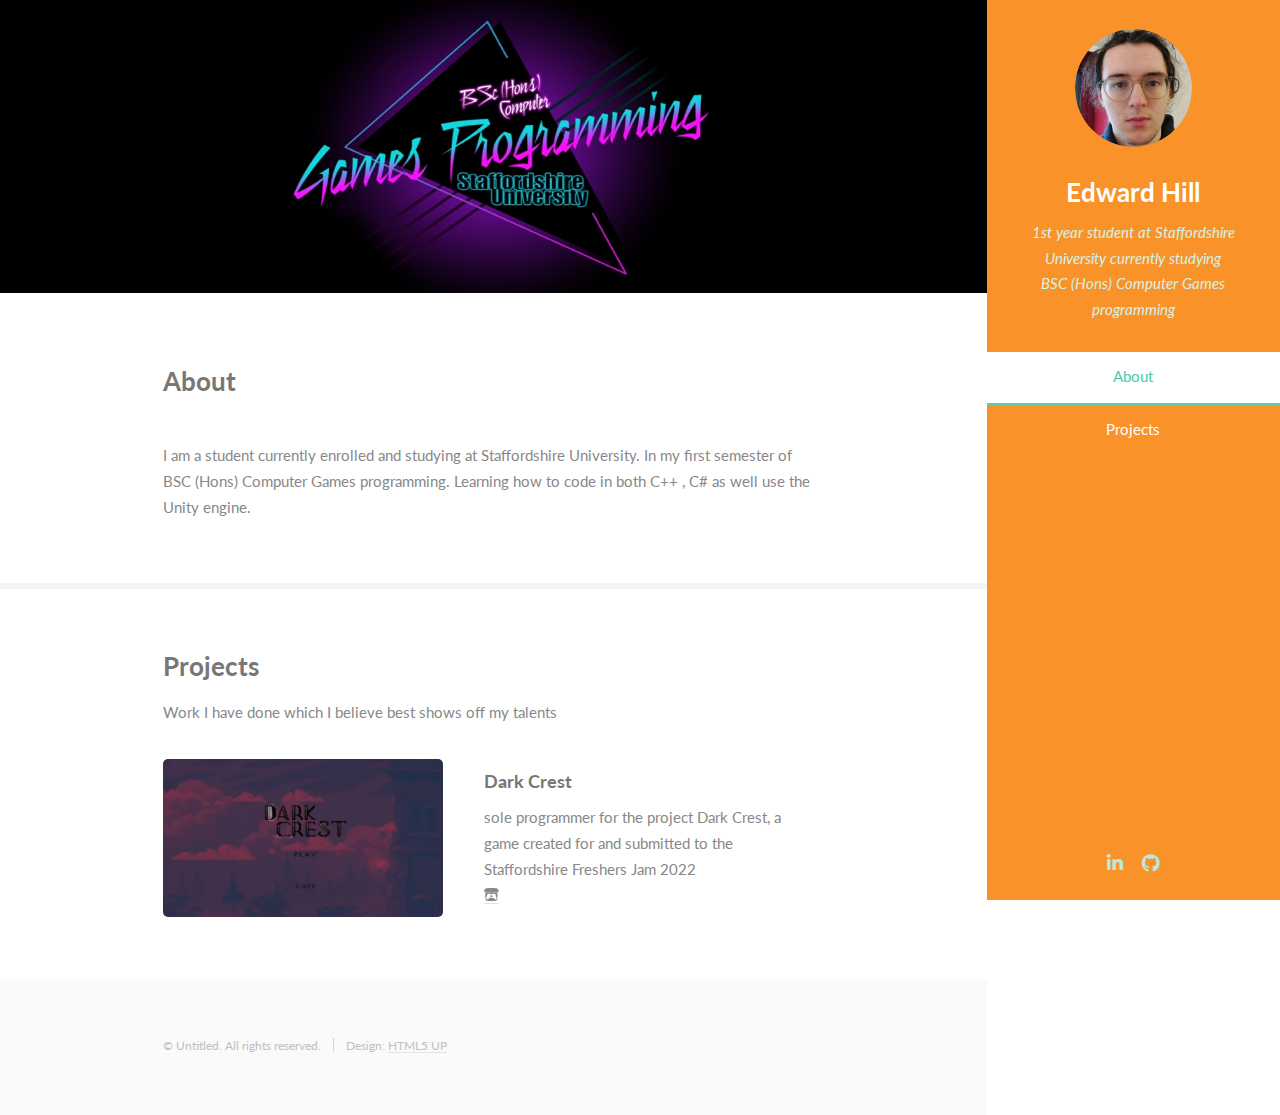
==== commit a7ff38d7: "changed sentencaeadf" ====
--- a/index.html
+++ b/index.html
@@ -62,7 +62,7 @@
 										<p>About
 										</p>
 									</header>
-									<p>I am a student currently enrolled and studying at Staffordshire University. In my first semester of BSC (Hons) Computer Games programming,Learning how to code in both C++ , C# as well use the Unity engine.</p>
+									<p>I am a student currently enrolled and studying at Staffordshire University. In my first semester of BSC (Hons) Computer Games programming. Learning how to code in both C++ , C# as well use the Unity engine.</p>
 								</div>
 							</section>
 
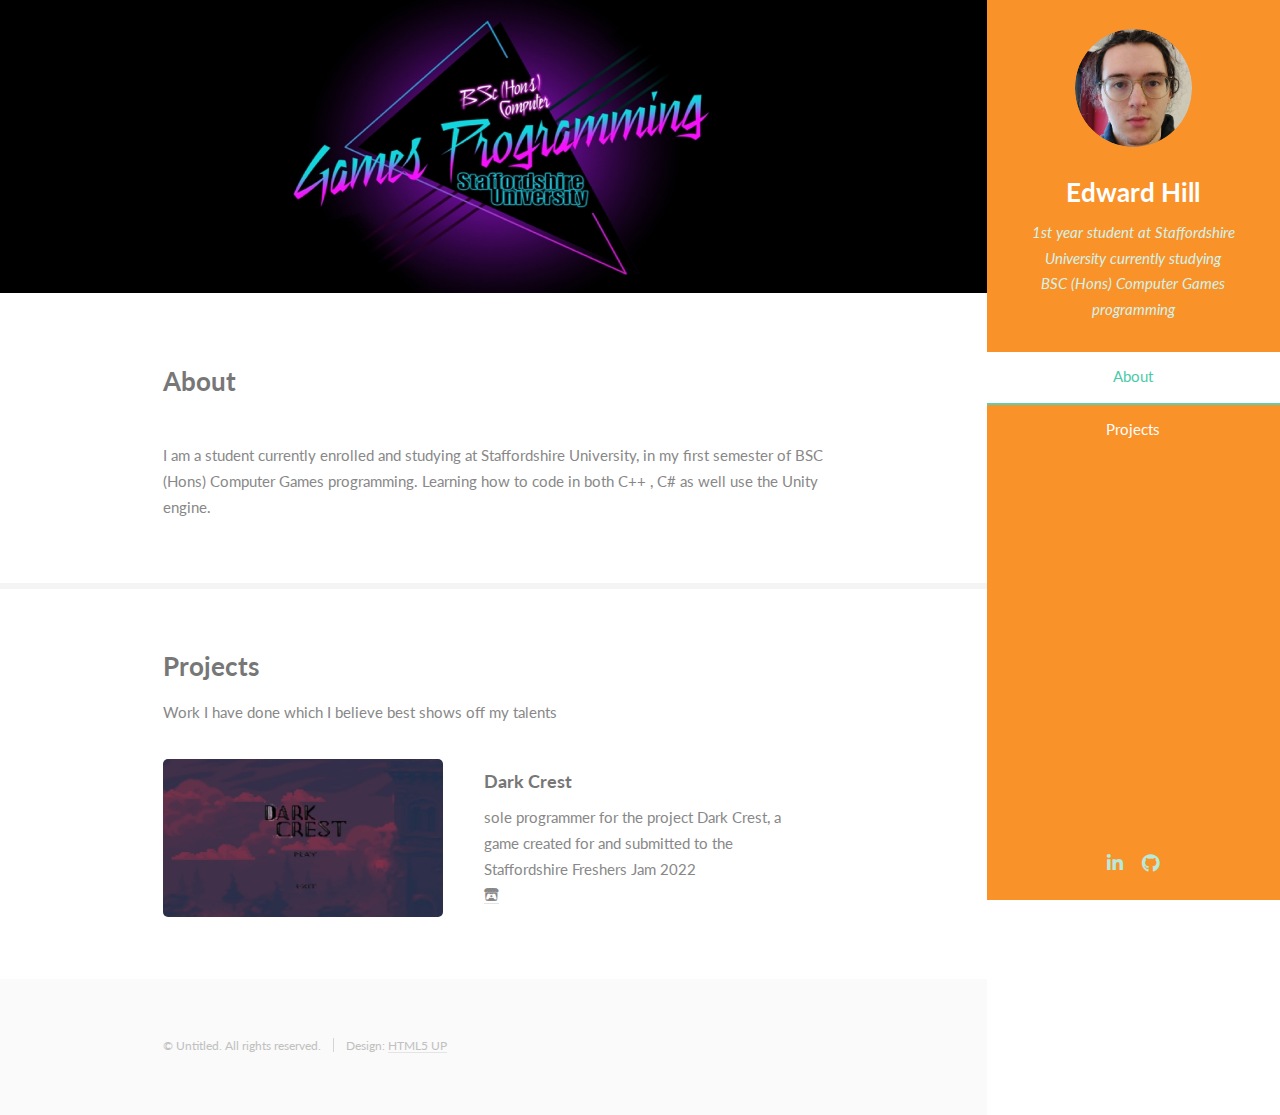
==== commit e5fa0960: "yeah" ====
--- a/index.html
+++ b/index.html
@@ -62,7 +62,7 @@
 										<p>About
 										</p>
 									</header>
-									<p>I am a student currently enrolled and studying at Staffordshire University. In my first semester of BSC (Hons) Computer Games programming. Learning how to code in both C++ , C# as well use the Unity engine.</p>
+									<p>I am a student currently enrolled and studying at Staffordshire University, in my first semester of BSC (Hons) Computer Games programming. Learning how to code in both C++ , C# as well use the Unity engine.</p>
 								</div>
 							</section>
 
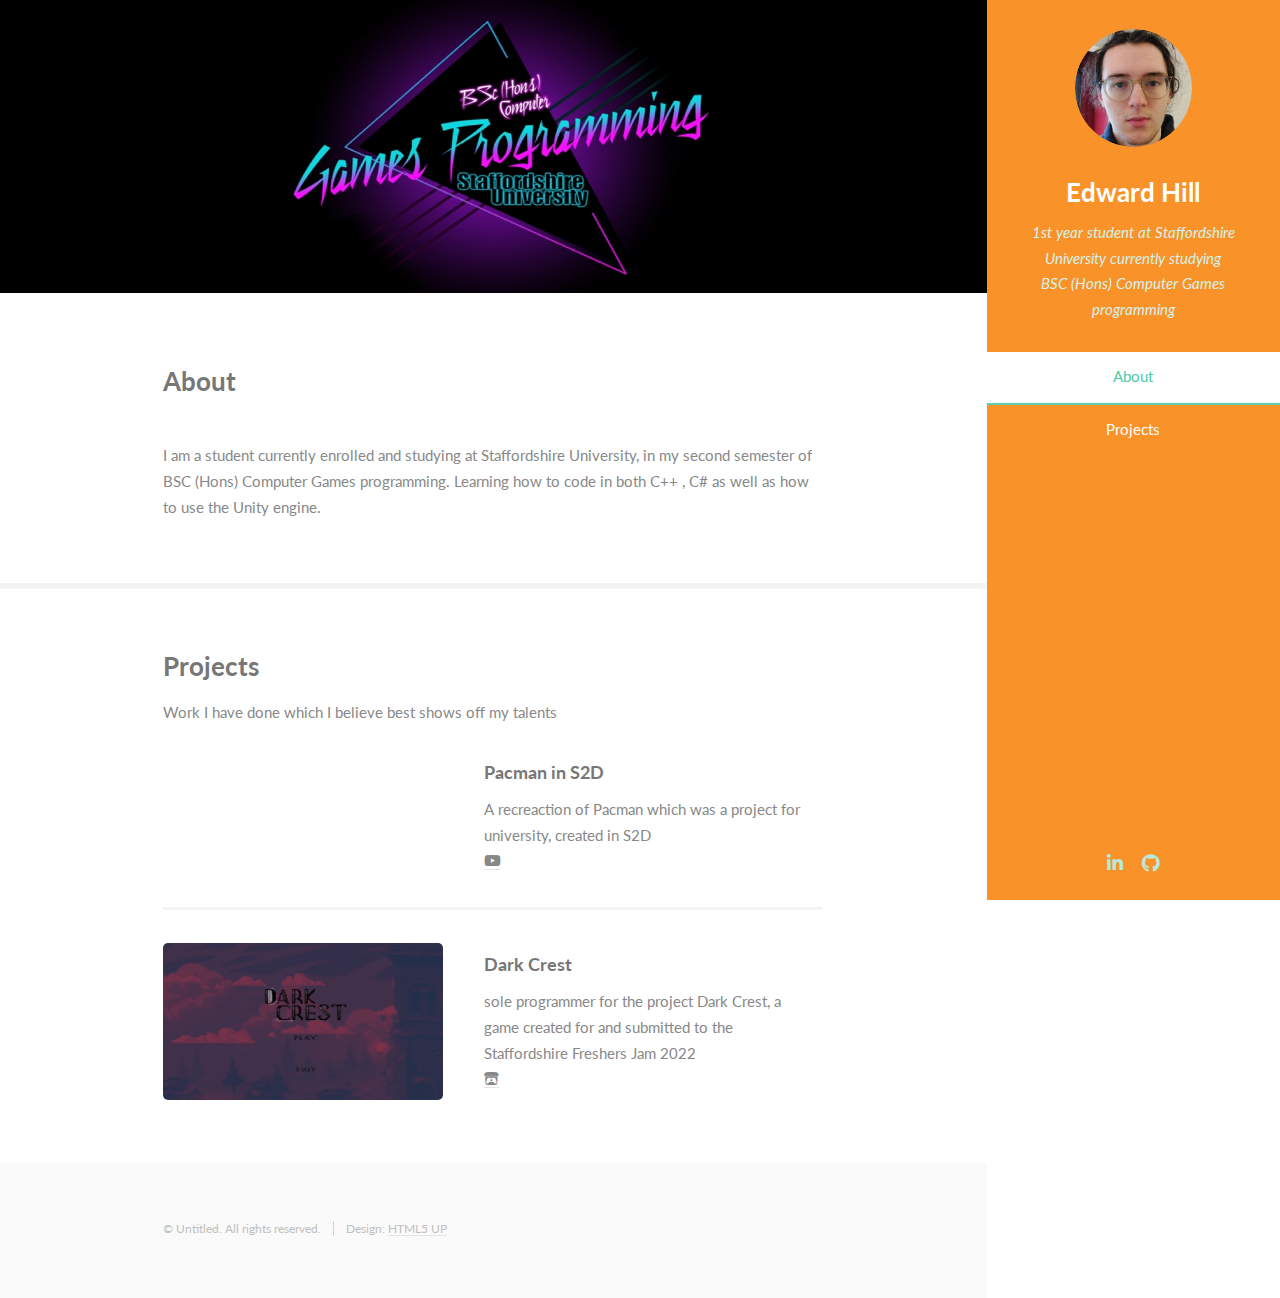
==== commit 1b95eed8: "slight change in wording" ====
--- a/index.html
+++ b/index.html
@@ -39,7 +39,7 @@
 					<ul class="icons">
 						<li><a href="https://www.linkedin.com/in/edward-hill-3aba8b255/" class="icon brands fa-linkedin-in"><span class="label">LinkedIn</span></a></li>
 						<!-- <li><a href="https://twitter.com/EdwardHIll00" class="icon brands fa-twitter"><span class="label">Twitter</span></a></li> -->
-						<li><a href="https://github.com/h013967m" class="icon brands fa-github"><span class="label">Github</span></a></li>
+						<li><a href="https://github.com/EdwardJHill" class="icon brands fa-github"><span class="label">Github</span></a></li>
 
 					</ul>
 				</footer>
@@ -62,7 +62,7 @@
 										<p>About
 										</p>
 									</header>
-									<p>I am a student currently enrolled and studying at Staffordshire University, in my first semester of BSC (Hons) Computer Games programming. Learning how to code in both C++ , C# as well use the Unity engine.</p>
+									<p>I am a student currently enrolled and studying at Staffordshire University, in my second semester of BSC (Hons) Computer Games programming. Learning how to code in both C++ , C# as well as how to use the Unity engine.</p>
 								</div>
 							</section>
 
@@ -88,6 +88,17 @@
 									<h3>Projects</h3>
 									<p>Work I have done which I believe best shows off my talents</p>
 									<div class="features">
+
+										<article>
+											<a href="#" class="image"><img src="images/pic04.jpg" alt="" /></a>
+											<div class="inner">
+												<h4>Pacman in S2D</h4>
+												<p>
+													A recreaction of Pacman which was a project for university, created in S2D<br />
+													<a href="https://www.youtube.com/watch?v=y-IIgs3uy-4" class="fab fa-youtube"><span class="label"></span></a>
+												</p>
+											</div>
+										</article>
 										<article>
 											<a href="#" class="image"><img src="images/pic01.jpg" alt="" /></a>
 											<div class="inner">
@@ -98,6 +109,7 @@
 												</p>
 											</div>
 										</article>
+
 										<!--
 	<article>
 		<a href="#" class="image"><img src="images/pic02.jpg" alt="" /></a>
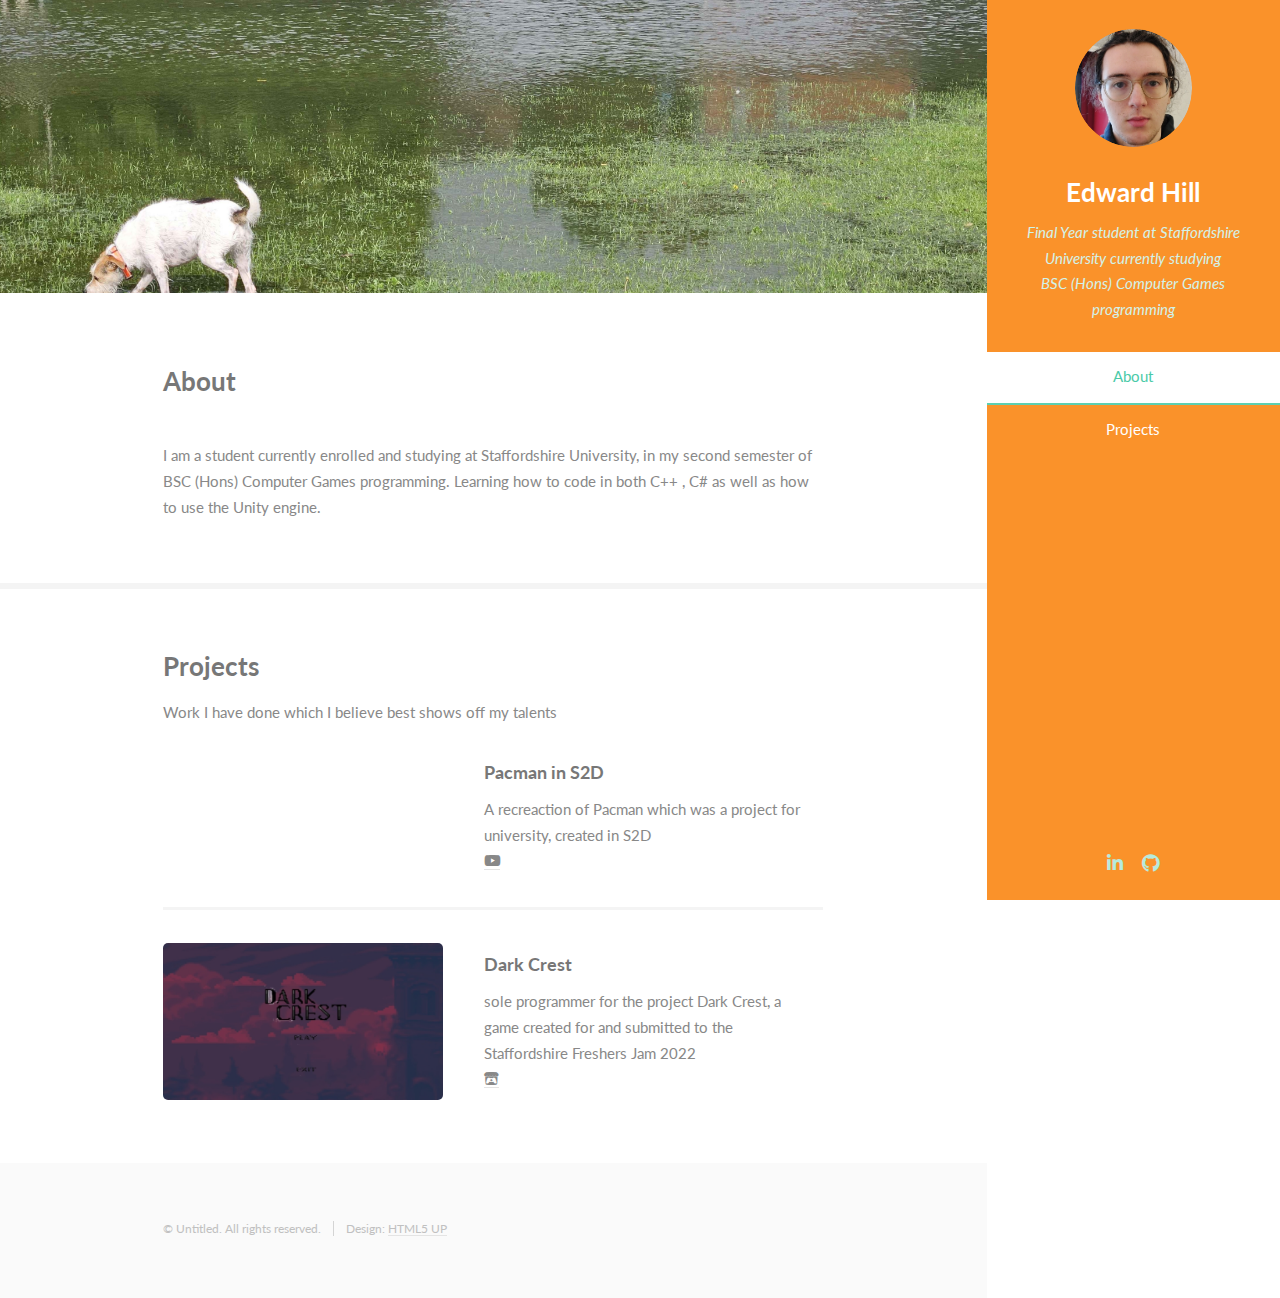
==== commit 13af8ca2: "push the change" ====
--- a/index.html
+++ b/index.html
@@ -18,7 +18,7 @@
 				<header>
 					<span class="image avatar"><img src="images/avatar.jpg" alt="" /></span>
 					<h1 id="logo"><a href="#">Edward Hill</a></h1>
-					<p>1st year student at Staffordshire<br />
+					<p>Final Year student at Staffordshire<br />
 					University currently studying<br /> 
 					BSC (Hons) Computer Games programming</p>
 					
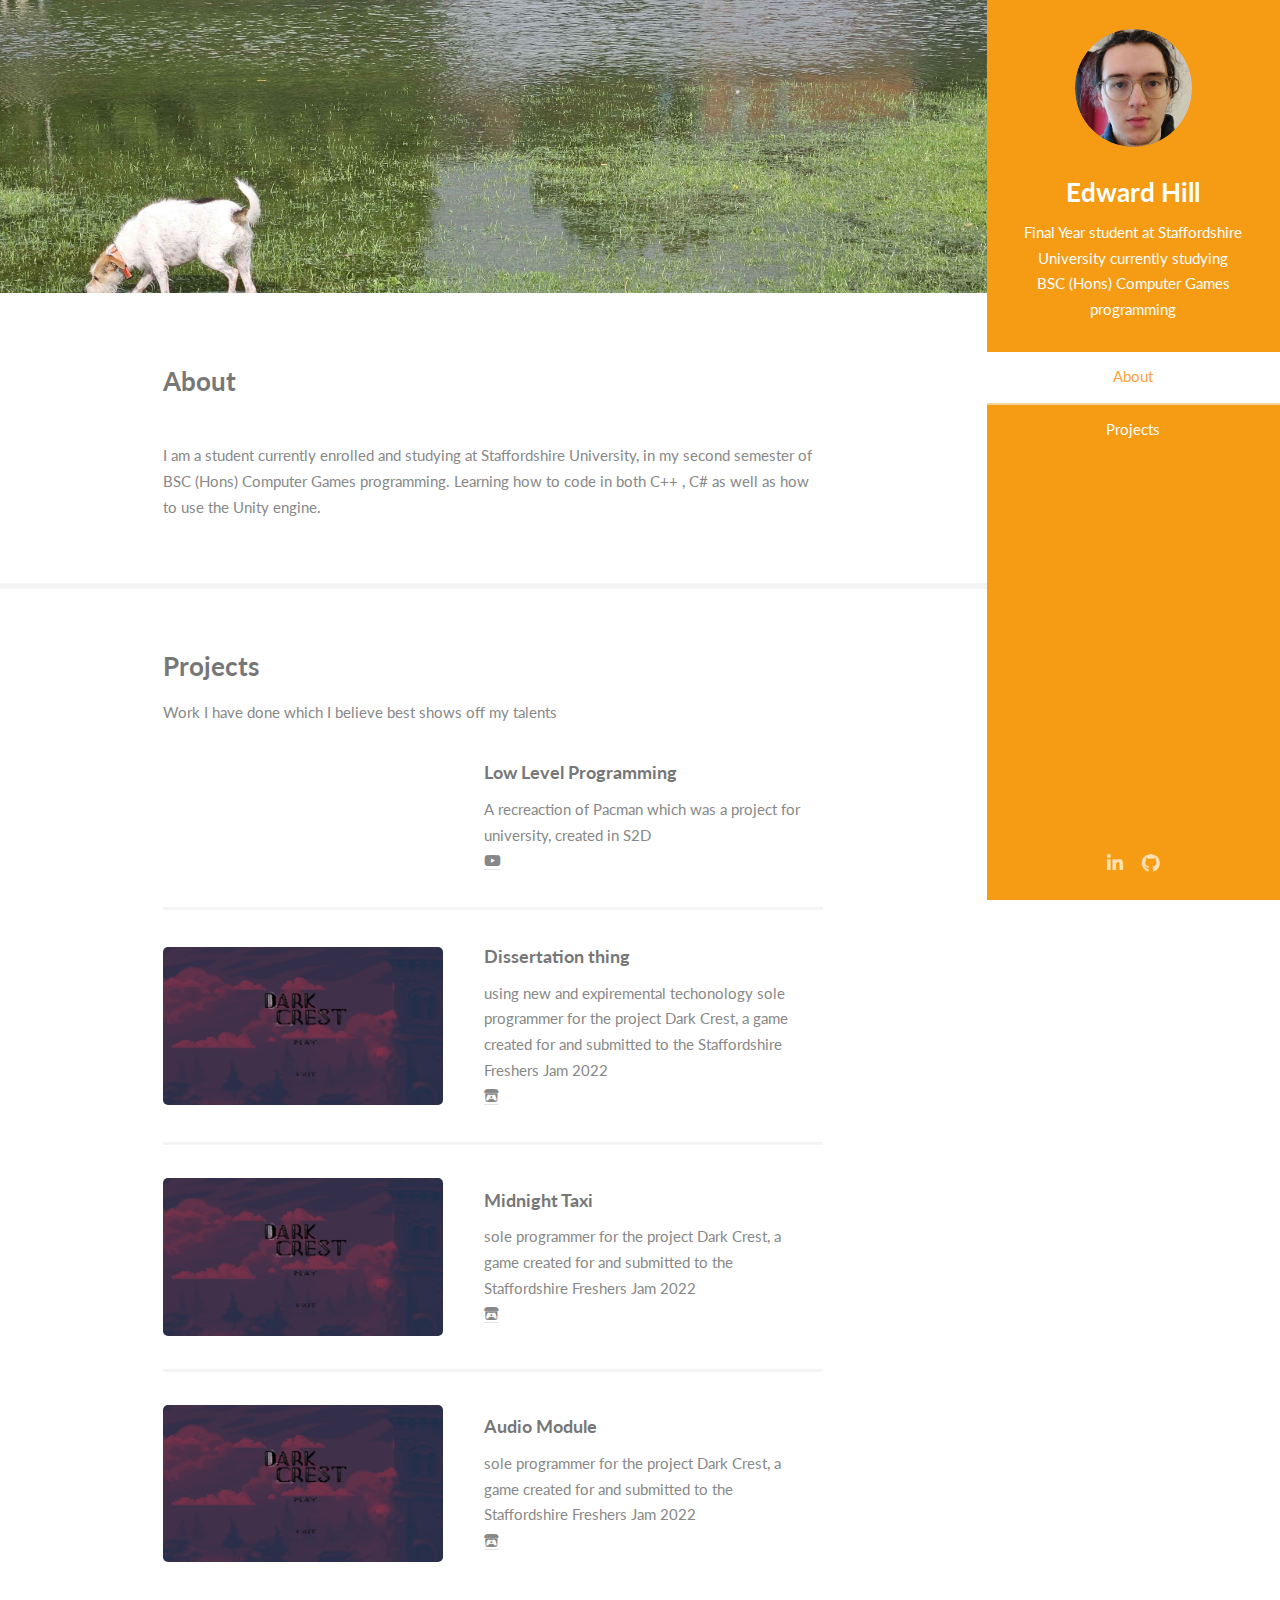
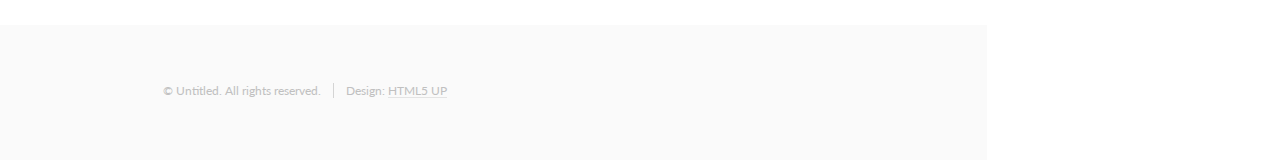
==== commit 176e6030: "thing" ====
--- a/index.html
+++ b/index.html
@@ -17,7 +17,7 @@
 			<section id="header">
 				<header>
 					<span class="image avatar"><img src="images/avatar.jpg" alt="" /></span>
-					<h1 id="logo"><a href="#">Edward Hill</a></h1>
+					<h1 id="logo"><a href="index.html">Edward Hill</a></h1>
 					<p>Final Year student at Staffordshire<br />
 					University currently studying<br /> 
 					BSC (Hons) Computer Games programming</p>
@@ -83,32 +83,53 @@
 							</section>
 								-->
 						<!-- Three -->
-							<section id="three">
-								<div class="container">
-									<h3>Projects</h3>
-									<p>Work I have done which I believe best shows off my talents</p>
-									<div class="features">
-
-										<article>
-											<a href="#" class="image"><img src="images/pic04.jpg" alt="" /></a>
-											<div class="inner">
-												<h4>Pacman in S2D</h4>
-												<p>
-													A recreaction of Pacman which was a project for university, created in S2D<br />
-													<a href="https://www.youtube.com/watch?v=y-IIgs3uy-4" class="fab fa-youtube"><span class="label"></span></a>
-												</p>
-											</div>
-										</article>
-										<article>
-											<a href="#" class="image"><img src="images/pic01.jpg" alt="" /></a>
-											<div class="inner">
-												<h4>Dark Crest</h4>
-												<p>
-													sole programmer for the project Dark Crest, a game created for and submitted to the Staffordshire Freshers Jam 2022<br />
-													<a href="https://itch.io/jam/freshers-jam-2022/rate/1725146" class="fab fa-itch-io"><span class="label"></span></a>
-												</p>
-											</div>
-										</article>
+						<section id="three">
+							<div class="container">
+								<h3>Projects</h3>
+								<p>Work I have done which I believe best shows off my talents</p>
+								<div class="features">
+
+									<article>
+										<a href="LowLevelProgramming.html" class="image"><img src="images/pic04.jpg" alt="" /></a>
+										<div class="inner">
+											<h4><a href="LowLevelProgramming.html">Low Level Programming</a></h4>
+											<p>
+												A recreaction of Pacman which was a project for university, created in S2D<br />
+												<a href="https://www.youtube.com/watch?v=y-IIgs3uy-4" class="fab fa-youtube"><span class="label"></span></a>
+											</p>
+										</div>
+									</article>
+									<article>
+										<a href="#" class="image"><img src="images/pic01.jpg" alt="" /></a>
+										<div class="inner">
+											<h4>Dissertation thing</h4>
+											<p>
+												using new and expiremental techonology 
+												sole programmer for the project Dark Crest, a game created for and submitted to the Staffordshire Freshers Jam 2022<br />
+												<a href="https://itch.io/jam/freshers-jam-2022/rate/1725146" class="fab fa-itch-io"><span class="label"></span></a>
+											</p>
+										</div>
+									</article>
+									<article>
+										<a href="#" class="image"><img src="images/pic01.jpg" alt="" /></a>
+										<div class="inner">
+											<h4>Midnight Taxi</h4>
+											<p>
+												sole programmer for the project Dark Crest, a game created for and submitted to the Staffordshire Freshers Jam 2022<br />
+												<a href="https://itch.io/jam/freshers-jam-2022/rate/1725146" class="fab fa-itch-io"><span class="label"></span></a>
+											</p>
+										</div>
+									</article>
+									<article>
+										<a href="#" class="image"><img src="images/pic01.jpg" alt="" /></a>
+										<div class="inner">
+											<h4>Audio Module</h4>
+											<p>
+												sole programmer for the project Dark Crest, a game created for and submitted to the Staffordshire Freshers Jam 2022<br />
+												<a href="https://itch.io/jam/freshers-jam-2022/rate/1725146" class="fab fa-itch-io"><span class="label"></span></a>
+											</p>
+										</div>
+									</article>
 
 										<!--
 	<article>
--- a/assets/css/main.css
+++ b/assets/css/main.css
@@ -117,7 +117,7 @@
 
 		a:hover {
 			border-bottom-color: transparent;
-			color: #4acaa8 !important;
+			color: #fa922a !important;
 		}
 
 	strong, b {
@@ -1848,7 +1848,7 @@
 		input[type="email"]:focus,
 		select:focus,
 		textarea:focus {
-			border-color: #4acaa8;
+			border-color: #f59b14;
 		}
 
 	select {
@@ -1953,7 +1953,7 @@
 
 		input[type="checkbox"]:focus + label:before,
 		input[type="radio"]:focus + label:before {
-			border-color: #4acaa8;
+			border-color: #f59b14;
 		}
 
 	input[type="checkbox"] + label:before {
@@ -2046,6 +2046,7 @@
 			font-family: 'Font Awesome 5 Brands';
 		}
 
+
 /* Image */
 
 	.image {
@@ -2068,6 +2069,7 @@
 			height: 100%;
 		}
 
+
 		.image[data-position="top left"] img {
 			-moz-object-position: top left;
 			-webkit-object-position: top left;
@@ -2164,6 +2166,9 @@
 			display: block;
 		}
 
+		a:hover img{
+			transform: scale(1.02);
+		}
 		.image.left {
 			float: left;
 			margin: 0 2.5em 2em 0;
@@ -2402,7 +2407,7 @@
 			}
 
 			ul.feature-icons li:before {
-				background: #4acaa8;
+				background: #f59b14;
 				border-radius: 100%;
 				color: #ffffff;
 				display: block;
@@ -2618,7 +2623,7 @@
 		input[type="reset"].primary,
 		input[type="button"].primary,
 		.button.primary {
-			background-color: #4acaa8;
+			background-color: #f59b14;
 			color: #ffffff !important;
 		}
 
@@ -2626,14 +2631,14 @@
 			input[type="reset"].primary:hover,
 			input[type="button"].primary:hover,
 			.button.primary:hover {
-				background-color: #5ed0b1;
+				background-color: #f59b14;
 			}
 
 			input[type="submit"].primary:active,
 			input[type="reset"].primary:active,
 			input[type="button"].primary:active,
 			.button.primary:active {
-				background-color: #39c29d;
+				background-color: #f59b14;
 			}
 
 		input[type="submit"].disabled, input[type="submit"]:disabled,
@@ -2700,7 +2705,7 @@
 		-webkit-justify-content: space-between;
 		-ms-justify-content: space-between;
 		justify-content: space-between;
-		background: #fa922a;
+		background: #f59b14;
 		color: #ffcf9e;
 		height: 100%;
 		overflow-y: auto;
@@ -2720,11 +2725,11 @@
 			}
 
 		#header header p {
-			color: #b7eadc;
+			color: #f5d39f;
 		}
 
 		#header a {
-			color: #d2f2e9;
+			color: #f5d39f;
 		}
 
 			#header a:hover {
@@ -2751,8 +2756,8 @@
 			}
 
 			#header > header p {
-				color: #d2f2e9;
-				font-style: italic;
+				color: #ffffff;
+				/*font-style: italic;*/
 				margin: 1em 0 0 0;
 			}
 
@@ -2772,7 +2777,7 @@
 			}
 
 				#header > footer .icons li a {
-					color: #b7eadc;
+					color: #ffe1b5;
 				}
 
 		#header > nav {
@@ -2789,7 +2794,7 @@
 			}
 
 				#header > nav ul li {
-					border-top: solid 2px #5ccfb1;
+					border-top: solid 2px #f5d39f;
 					display: block;
 					padding: 0;
 				}
@@ -2808,7 +2813,7 @@
 
 						#header > nav ul li a.active {
 							background: #fff;
-							color: #4acaa8 !important;
+							color: #ffa238 !important;
 						}
 
 					#header > nav ul li:first-child {
@@ -3076,7 +3081,7 @@
 					}
 
 					#titleBar .toggle:before {
-						background: #4acaa8;
+						background: #f59b14;
 						color: #ffffff;
 						content: '\f0c9';
 						display: block;
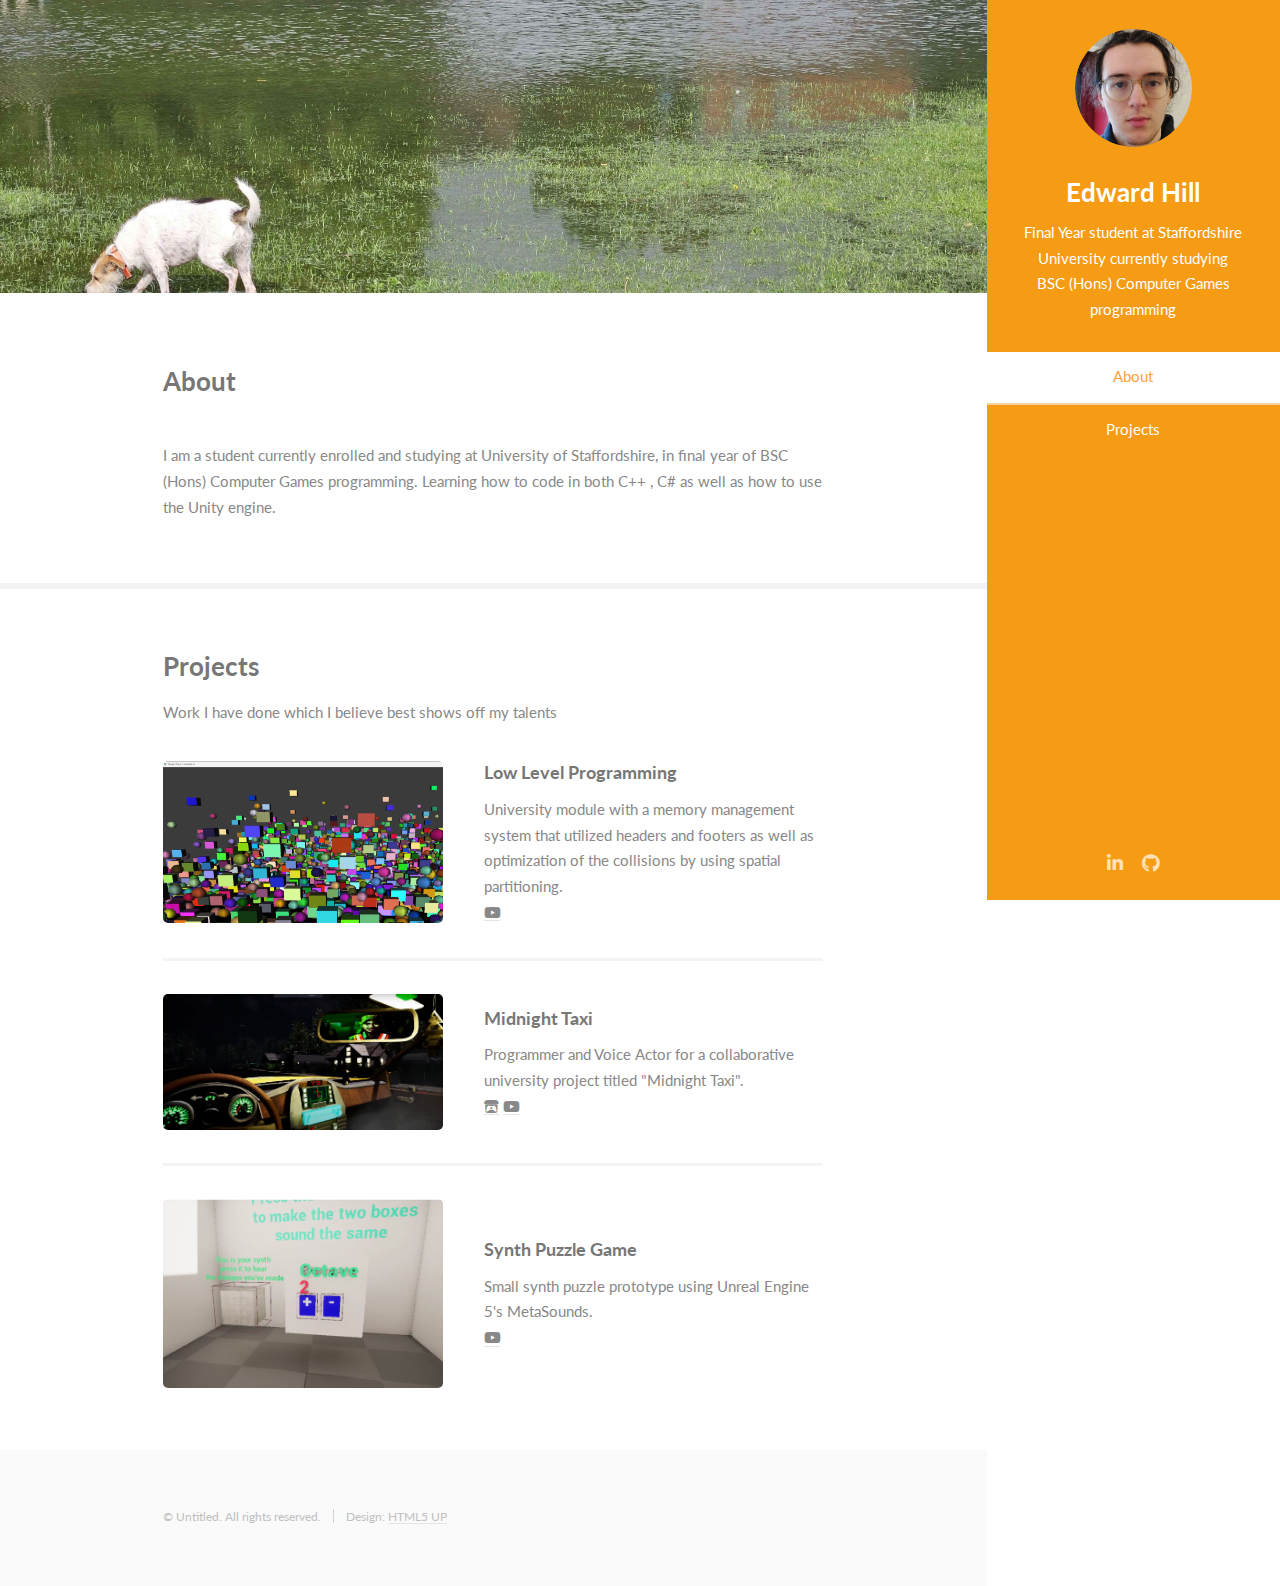
==== commit fb5fed8b: "lil chqanges" ====
--- a/index.html
+++ b/index.html
@@ -62,7 +62,8 @@
 										<p>About
 										</p>
 									</header>
-									<p>I am a student currently enrolled and studying at Staffordshire University, in my second semester of BSC (Hons) Computer Games programming. Learning how to code in both C++ , C# as well as how to use the Unity engine.</p>
+									<p>I am a student currently enrolled and studying at University of Staffordshire, in final year of BSC (Hons) Computer Games programming. Learning how to code in both C++ , C# as well as how to use the Unity engine.</p>
+									<!-- mention audio, if you expand links to projects when mentioned in about me -->
 								</div>
 							</section>
 
@@ -87,22 +88,25 @@
 							<div class="container">
 								<h3>Projects</h3>
 								<p>Work I have done which I believe best shows off my talents</p>
+								<!-- pecking order cped llpo, fyp, fyaudio module, midnight taxi, second ear audio module -->
 								<div class="features">
 
 									<article>
-										<a href="LowLevelProgramming.html" class="image"><img src="images/pic04.jpg" alt="" /></a>
+										<a href="LowLevelProgramming.html" class="image"><img src="images/thumbnailLLP.png" alt="" /></a>
 										<div class="inner">
 											<h4><a href="LowLevelProgramming.html">Low Level Programming</a></h4>
 											<p>
-												A recreaction of Pacman which was a project for university, created in S2D<br />
-												<a href="https://www.youtube.com/watch?v=y-IIgs3uy-4" class="fab fa-youtube"><span class="label"></span></a>
+												<!-- Don't say University module mention ps4 porting -->
+												University module with a memory management system that utilized headers and footers as well as optimization of the collisions by using spatial partitioning.<br />
+												<a href="https://youtu.be/sDTixwUkJ2s" class="fab fa-youtube"><span class="label"></span></a>
 											</p>
 										</div>
 									</article>
+									<!--
 									<article>
 										<a href="#" class="image"><img src="images/pic01.jpg" alt="" /></a>
 										<div class="inner">
-											<h4>Dissertation thing</h4>
+											<h4><a href="LowLevelProgramming.html">Dissertation thing</a></h4>
 											<p>
 												using new and expiremental techonology 
 												sole programmer for the project Dark Crest, a game created for and submitted to the Staffordshire Freshers Jam 2022<br />
@@ -110,28 +114,32 @@
 											</p>
 										</div>
 									</article>
+									-->
 									<article>
-										<a href="#" class="image"><img src="images/pic01.jpg" alt="" /></a>
+										<a href="Midnight Taxi.html" class="image"><img src="images/CollabThumbnail.png" alt="" /></a>
 										<div class="inner">
-											<h4>Midnight Taxi</h4>
+											<h4><a href="Midnight Taxi.html">Midnight Taxi</a></h4>
 											<p>
-												sole programmer for the project Dark Crest, a game created for and submitted to the Staffordshire Freshers Jam 2022<br />
-												<a href="https://itch.io/jam/freshers-jam-2022/rate/1725146" class="fab fa-itch-io"><span class="label"></span></a>
+												Programmer and Voice Actor for a collaborative university project titled "Midnight Taxi".<br />
+												<a href="https://group-twenty8.itch.io/midnight-taxi" class="fab fa-itch-io"><span class="label"></span></a>
+												<a href="https://www.youtube.com/watch?v=UgQqs1xaiwk" class="fab fa-youtube"><span class="label"></span></a>
 											</p>
 										</div>
 									</article>
 									<article>
-										<a href="#" class="image"><img src="images/pic01.jpg" alt="" /></a>
+										<a href="Synth Puzzle Game.html" class="image"><img src="images/Synth Puzzle Game.png" alt="" /></a>
 										<div class="inner">
-											<h4>Audio Module</h4>
+											<h4><a href="Synth Puzzle Game.html">Synth Puzzle Game</a></h4>
 											<p>
-												sole programmer for the project Dark Crest, a game created for and submitted to the Staffordshire Freshers Jam 2022<br />
-												<a href="https://itch.io/jam/freshers-jam-2022/rate/1725146" class="fab fa-itch-io"><span class="label"></span></a>
+												Small synth puzzle prototype using Unreal Engine 5's MetaSounds.<br />
+												<a href="https://youtu.be/L5WqBmD3EjU" class="fab fa-youtube"><span class="label"></span></a>
 											</p>
 										</div>
 									</article>
 
 										<!--
+										TODO final year audio and dissertation project
+
 	<article>
 		<a href="#" class="image"><img src="images/pic02.jpg" alt="" /></a>
 		<div class="inner">
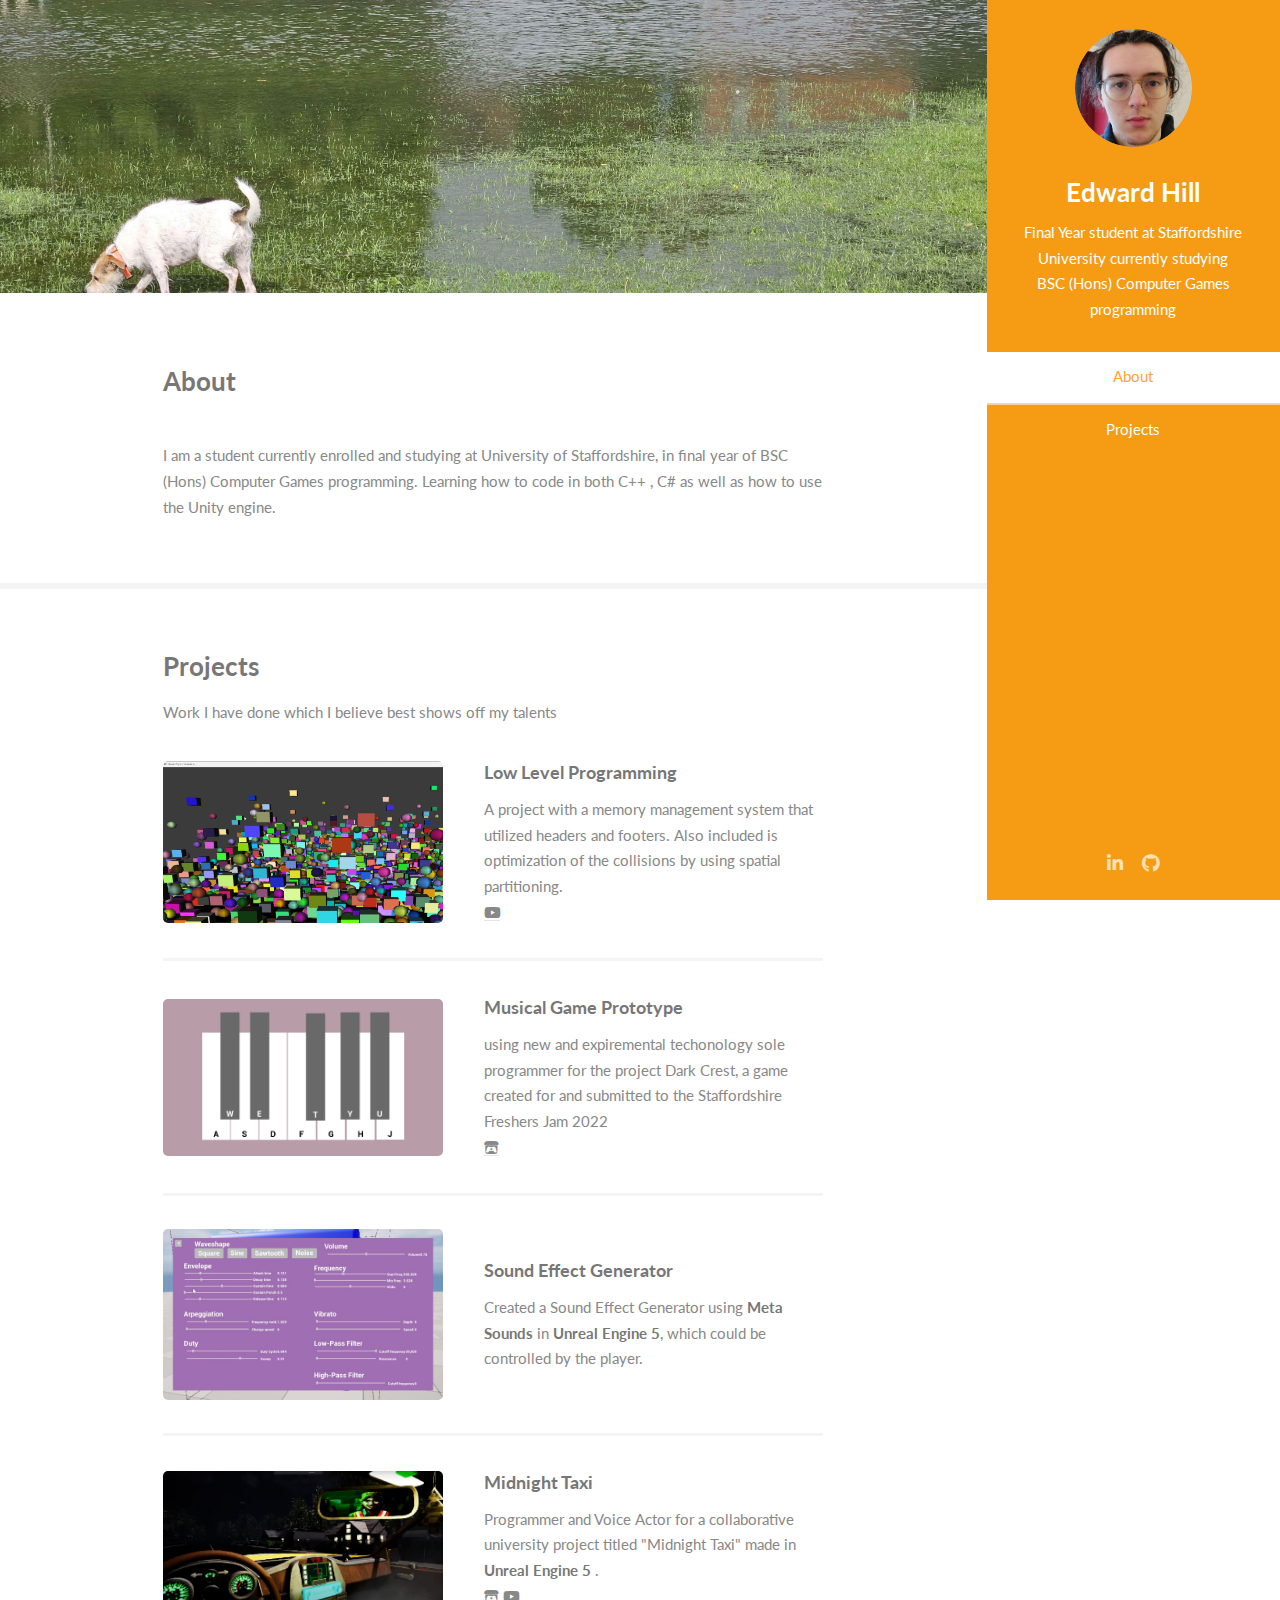
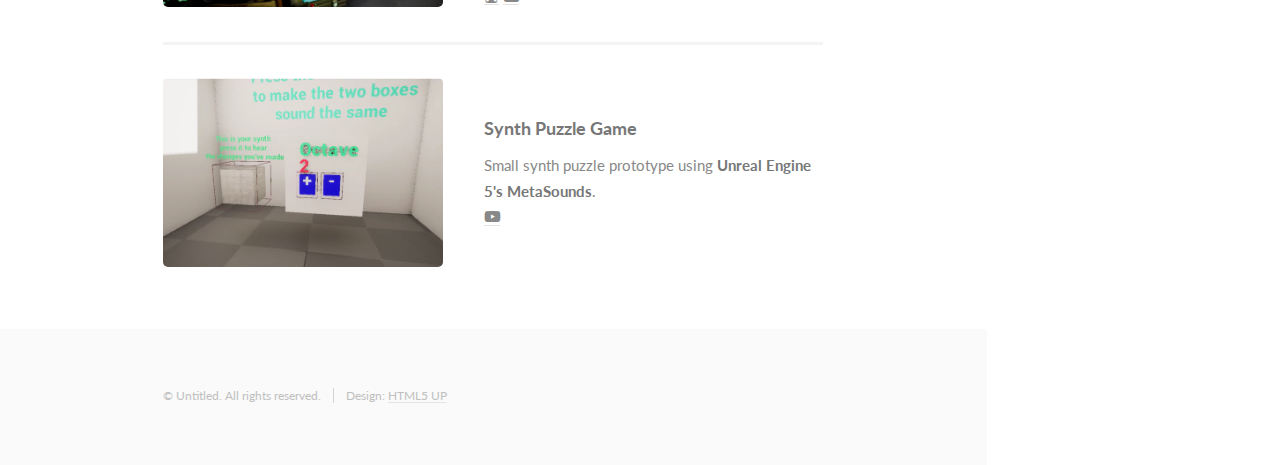
==== commit 4aa41e17: "Added more buzzwords and put em in bold" ====
--- a/index.html
+++ b/index.html
@@ -21,24 +21,16 @@
 					<p>Final Year student at Staffordshire<br />
 					University currently studying<br /> 
 					BSC (Hons) Computer Games programming</p>
-					
 				</header>
 				<nav id="nav">
 					<ul>
 						<li><a href="#one" class="active">About</a></li>
-						<!--
-	<li><a href="#two">Things I Can Do</a></li>
-		-->
 						<li><a href="#three">Projects</a></li>
-						<!--
-	<li><a href="#four">Contact</a></li>
-		-->
 					</ul>
 				</nav>
 				<footer>
 					<ul class="icons">
 						<li><a href="https://www.linkedin.com/in/edward-hill-3aba8b255/" class="icon brands fa-linkedin-in"><span class="label">LinkedIn</span></a></li>
-						<!-- <li><a href="https://twitter.com/EdwardHIll00" class="icon brands fa-twitter"><span class="label">Twitter</span></a></li> -->
 						<li><a href="https://github.com/EdwardJHill" class="icon brands fa-github"><span class="label">Github</span></a></li>
 
 					</ul>
@@ -95,18 +87,20 @@
 										<a href="LowLevelProgramming.html" class="image"><img src="images/thumbnailLLP.png" alt="" /></a>
 										<div class="inner">
 											<h4><a href="LowLevelProgramming.html">Low Level Programming</a></h4>
+											<!-- Tag thing like rhys' could be useful -->
 											<p>
-												<!-- Don't say University module mention ps4 porting -->
-												University module with a memory management system that utilized headers and footers as well as optimization of the collisions by using spatial partitioning.<br />
+												<!-- Don't say University module mention ps4 porting mention c++ also-->
+												A project with a memory management system that utilized headers and footers. Also included is optimization of the collisions by using spatial partitioning.<br />
 												<a href="https://youtu.be/sDTixwUkJ2s" class="fab fa-youtube"><span class="label"></span></a>
+												<!-- possibly have links to a github repository-->
 											</p>
 										</div>
 									</article>
-									<!--
+									
 									<article>
-										<a href="#" class="image"><img src="images/pic01.jpg" alt="" /></a>
+										<a href="#" class="image"><img src="images/Dissertation Thumbnail.png" alt="" /></a>
 										<div class="inner">
-											<h4><a href="LowLevelProgramming.html">Dissertation thing</a></h4>
+											<h4><a href="LowLevelProgramming.html">Musical Game Prototype</a></h4>
 											<p>
 												using new and expiremental techonology 
 												sole programmer for the project Dark Crest, a game created for and submitted to the Staffordshire Freshers Jam 2022<br />
@@ -114,13 +108,22 @@
 											</p>
 										</div>
 									</article>
-									-->
+									
+									<article>
+										<a href="Sound Effect Generator.html" class="image"><img src="images/Sound Effect Generator.png" alt="" /></a>
+										<div class="inner">
+											<h4><a href="Sound Effect Generator.html">Sound Effect Generator</a></h4>
+											<p>
+												Created a Sound Effect Generator using <b>Meta Sounds</b> in <b>Unreal Engine 5</b>, which could be controlled by the player.<br />
+											</p>
+										</div>
+									</article>
 									<article>
 										<a href="Midnight Taxi.html" class="image"><img src="images/CollabThumbnail.png" alt="" /></a>
 										<div class="inner">
 											<h4><a href="Midnight Taxi.html">Midnight Taxi</a></h4>
 											<p>
-												Programmer and Voice Actor for a collaborative university project titled "Midnight Taxi".<br />
+												Programmer and Voice Actor for a collaborative university  project titled "Midnight Taxi" made in <b>Unreal Engine 5 </b>.<br />
 												<a href="https://group-twenty8.itch.io/midnight-taxi" class="fab fa-itch-io"><span class="label"></span></a>
 												<a href="https://www.youtube.com/watch?v=UgQqs1xaiwk" class="fab fa-youtube"><span class="label"></span></a>
 											</p>
@@ -131,7 +134,7 @@
 										<div class="inner">
 											<h4><a href="Synth Puzzle Game.html">Synth Puzzle Game</a></h4>
 											<p>
-												Small synth puzzle prototype using Unreal Engine 5's MetaSounds.<br />
+												Small synth puzzle prototype using <b>Unreal Engine 5's MetaSounds</b>.<br />
 												<a href="https://youtu.be/L5WqBmD3EjU" class="fab fa-youtube"><span class="label"></span></a>
 											</p>
 										</div>
